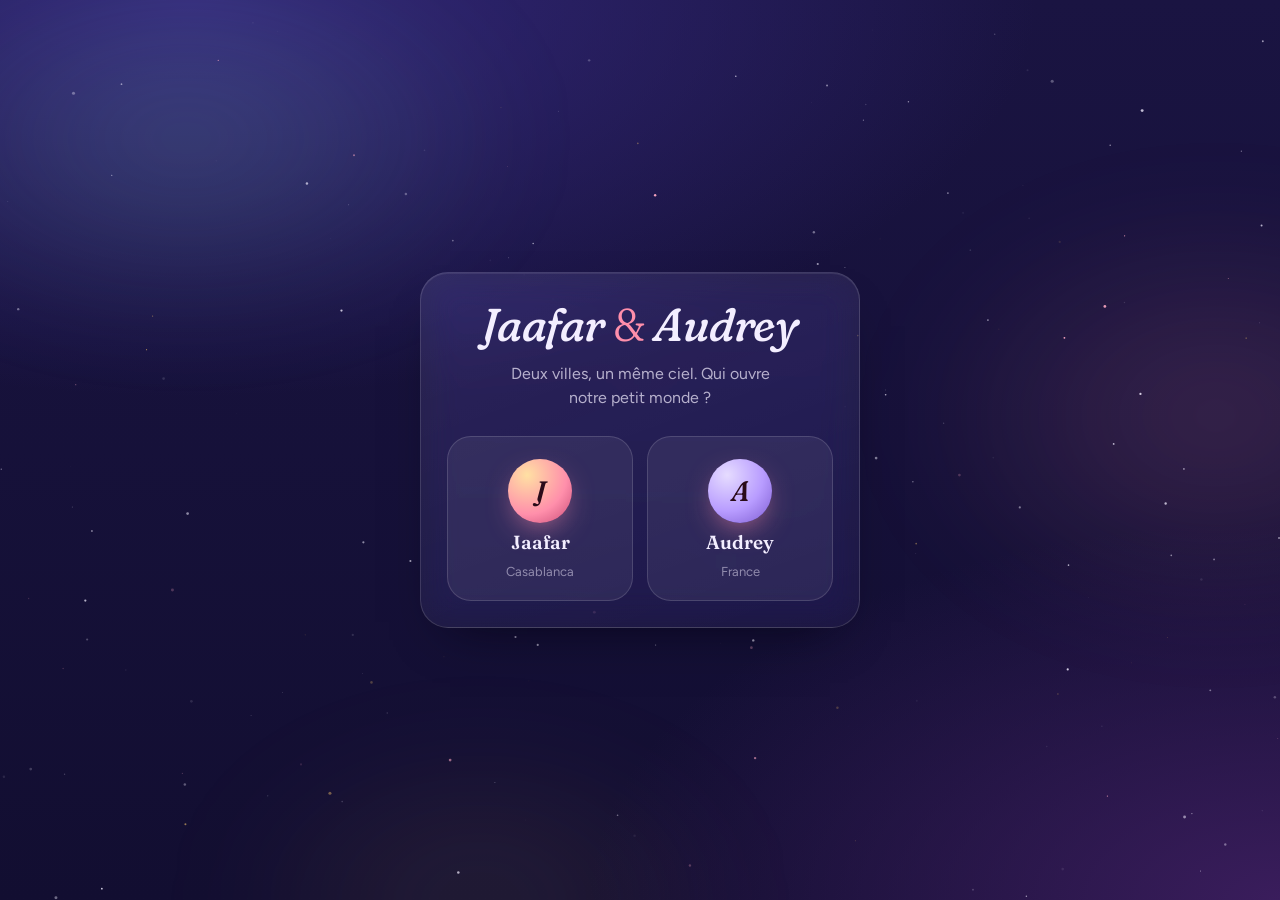
==== index.html @ d6573a82 "v2.7.2 : photos de profil en ancrage de l'arc, cercles nets et bien placés à toutes les largeurs - l" ====
<!doctype html>
<html lang="fr">
<head>
<meta charset="utf-8">
<meta name="viewport" content="width=device-width, initial-scale=1, viewport-fit=cover">
<meta name="theme-color" content="#1a1442">
<meta name="color-scheme" content="dark">
<meta name="apple-mobile-web-app-capable" content="yes">
<meta name="mobile-web-app-capable" content="yes">
<meta name="apple-mobile-web-app-status-bar-style" content="black-translucent">
<meta name="apple-mobile-web-app-title" content="Jaafar ♥ Audrey">
<meta name="robots" content="noindex, nofollow">
<title>Jaafar ♥ Audrey</title>
<link rel="icon" href="./icon.svg" type="image/svg+xml">
<link rel="apple-touch-icon" href="./apple-touch-icon.png">
<link rel="manifest" href="./manifest.webmanifest">
<link rel="preload" href="./fonts/fraunces-latin-full-normal.woff2" as="font" type="font/woff2" crossorigin>
<link rel="preload" href="./fonts/figtree-latin-wght-normal.woff2" as="font" type="font/woff2" crossorigin>
<link rel="stylesheet" href="./styles.css?v=2.7.2">
</head>
<body>
<!-- Ciel animé (étoiles, étoiles filantes) -->
<div class="aurora" aria-hidden="true"><i></i><i></i><i></i></div>
<canvas id="sky" aria-hidden="true"></canvas>

<!-- Écran de chargement : visible tant que l'appli n'a pas démarré -->
<div id="boot" class="boot" role="status">
  <svg class="boot-heart" viewBox="0 0 24 24" aria-hidden="true"><path d="M12 21.35l-1.45-1.32C5.4 15.36 2 12.28 2 8.5 2 5.42 4.42 3 7.5 3c1.74 0 3.41.81 4.5 2.09C13.09 3.81 14.76 3 16.5 3 19.58 3 22 5.42 22 8.5c0 3.78-3.4 6.86-8.55 11.54L12 21.35z"/></svg>
  <p class="boot-title">Jaafar &amp; Audrey</p>
  <p class="boot-slow" id="boot-slow" hidden>
    Ça prend plus de temps que prévu.<br>
    <button type="button" class="btn ghost" onclick="location.reload()">Recharger</button>
  </p>
  <noscript><p class="boot-slow">Active JavaScript pour ouvrir notre appli.</p></noscript>
</div>

<div id="root"></div>
<div id="fx" aria-hidden="true"></div>
<div id="toasts" class="toasts" role="status" aria-live="polite"></div>

<script>
  // mémorise le dossier de l'appli (utilisé par 404.html pour les liens profonds)
  try { localStorage.setItem('compleo-base', location.pathname.replace(/[^/]*$/, '')); } catch (e) {}
  // Filet de sécurité : si l'appli ne démarre pas, on propose de recharger (jamais d'écran vide)
  setTimeout(function () {
    if (!window.__compleoReady) { var s = document.getElementById('boot-slow'); if (s) s.hidden = false; }
  }, 9000);
</script>
<script src="./config.js?v=2.7.2"></script>
<script src="./vendor/supabase.js"></script>
<script type="module" src="./js/app.js?v=2.7.2"></script>
</body>
</html>
---- styles.css ----
/* ============================================================
   Jaafar ♥ Audrey — « deux villes, un même ciel »
   ============================================================ */
@font-face {
  font-family: 'Fraunces';
  src: url('./fonts/fraunces-latin-full-normal.woff2') format('woff2-variations'),
       url('./fonts/fraunces-latin-full-normal.woff2') format('woff2');
  font-weight: 100 900; font-style: normal; font-display: swap;
}
@font-face {
  font-family: 'Fraunces';
  src: url('./fonts/fraunces-latin-full-italic.woff2') format('woff2-variations'),
       url('./fonts/fraunces-latin-full-italic.woff2') format('woff2');
  font-weight: 100 900; font-style: italic; font-display: swap;
}
@font-face {
  font-family: 'Figtree';
  src: url('./fonts/figtree-latin-wght-normal.woff2') format('woff2-variations'),
       url('./fonts/figtree-latin-wght-normal.woff2') format('woff2');
  font-weight: 300 900; font-style: normal; font-display: swap;
}

:root {
  --night: #1a1442;
  --night-2: #120e31;
  --velvet: #2d2263;
  --rose: #ff8fab;
  --rose-deep: #e8577e;
  --saffron: #f5c46a;
  --moon: #f3eeff;
  --mint: #8ee3cf;
  --muted: rgba(243, 238, 255, .7);
  --faint: rgba(243, 238, 255, .5);
  --glass: rgba(255, 255, 255, .065);
  --glass-strong: rgba(255, 255, 255, .11);
  --line: rgba(255, 255, 255, .14);
  --danger: #ff8a7a;

  --serif: 'Fraunces', 'Iowan Old Style', Georgia, serif;
  --sans: 'Figtree', system-ui, -apple-system, 'Segoe UI', Roboto, sans-serif;

  --r-lg: 28px;
  --r-md: 18px;
  --r-sm: 12px;
  --pad: clamp(16px, 4vw, 28px);
  --tabbar-h: 68px;
  --safe-b: env(safe-area-inset-bottom, 0px);
  --safe-t: env(safe-area-inset-top, 0px);
  --ease: cubic-bezier(.2, .8, .2, 1);
  --spring: cubic-bezier(.34, 1.56, .64, 1);
}

*, *::before, *::after { box-sizing: border-box; }
html { -webkit-text-size-adjust: 100%; text-size-adjust: 100%; }
html, body { margin: 0; min-height: 100%; }
body {
  min-height: 100vh; min-height: 100dvh;
  background: var(--night-2);
  color: var(--moon);
  font: 400 16px/1.5 var(--sans);
  -webkit-font-smoothing: antialiased;
  overflow-x: hidden;
  -webkit-tap-highlight-color: transparent;
}
img, svg, canvas, iframe { display: block; max-width: 100%; }
button, input, select, textarea { font: inherit; color: inherit; }
button { cursor: pointer; }
a { color: var(--rose); }
[hidden] { display: none !important; }
:focus-visible { outline: 2px solid var(--saffron); outline-offset: 3px; border-radius: 10px; }
::selection { background: rgba(255, 143, 171, .4); }
.sr-only { position: absolute; width: 1px; height: 1px; overflow: hidden; clip: rect(0 0 0 0); white-space: nowrap; }

/* ---------- Ciel ---------- */
/* le fond est un calque fixe : continu sur toutes les longueurs de page, y compris sur iPhone */
body::before {
  content: ''; position: fixed; inset: 0; z-index: -1; pointer-events: none;
  background:
    radial-gradient(120% 80% at 15% 0%, #33287a 0%, transparent 55%),
    radial-gradient(90% 70% at 100% 100%, #3a1d5c 0%, transparent 60%),
    linear-gradient(180deg, var(--night) 0%, var(--night-2) 100%);
}
#sky { position: fixed; inset: 0; width: 100%; height: 100%; z-index: 0; pointer-events: none; }
.aurora { position: fixed; inset: -20%; z-index: 0; pointer-events: none; filter: blur(60px); opacity: .55; }
.aurora i {
  position: absolute; border-radius: 50%; will-change: transform;
  animation: drift 26s var(--ease) infinite alternate;
}
.aurora i:nth-child(1) { width: 55vmax; height: 30vmax; left: 5%; top: 10%; background: radial-gradient(closest-side, rgba(142, 227, 207, .32), transparent); }
.aurora i:nth-child(2) { width: 50vmax; height: 34vmax; right: 0; top: 30%; background: radial-gradient(closest-side, rgba(255, 143, 171, .30), transparent); animation-duration: 32s; animation-delay: -8s; }
.aurora i:nth-child(3) { width: 45vmax; height: 28vmax; left: 25%; bottom: 0; background: radial-gradient(closest-side, rgba(245, 196, 106, .18), transparent); animation-duration: 38s; animation-delay: -16s; }
@keyframes drift {
  0% { transform: translate3d(0, 0, 0) rotate(0deg) scale(1); }
  50% { transform: translate3d(6vw, -4vh, 0) rotate(12deg) scale(1.12); }
  100% { transform: translate3d(-5vw, 5vh, 0) rotate(-8deg) scale(.95); }
}

/* ---------- Démarrage ---------- */
.boot {
  position: fixed; inset: 0; z-index: 50; display: grid; place-content: center; justify-items: center; gap: 14px;
  text-align: center; padding: 24px; transition: opacity .22s var(--ease), visibility .22s;
  background: var(--night-2);
}
.boot.gone { opacity: 0; visibility: hidden; pointer-events: none; }
.boot-heart { width: 64px; height: 64px; fill: var(--rose); animation: beat 1.2s var(--ease) infinite; filter: drop-shadow(0 0 24px rgba(255, 143, 171, .6)); }
.boot-title { font: italic 500 28px/1.1 var(--serif); margin: 0; }
.boot-slow { color: var(--muted); margin: 8px 0 0; }
.boot-slow .btn { margin-top: 12px; }
@keyframes beat { 0%, 100% { transform: scale(1); } 15% { transform: scale(1.18); } 30% { transform: scale(.96); } 45% { transform: scale(1.08); } }

#root { position: relative; z-index: 1; }

/* ---------- Typo ---------- */
h1, h2, h3 { font-family: var(--serif); font-weight: 560; letter-spacing: -.01em; margin: 0; line-height: 1.15; font-variation-settings: 'SOFT' 100, 'WONK' 0; }
h1 { font-size: clamp(30px, 6.4vw, 46px); }
h2 { font-size: clamp(21px, 4.4vw, 26px); }
h3 { font-size: 18px; }
.serif { font-family: var(--serif); }
.it { font-style: italic; }
.muted { color: var(--muted); }
.faint { color: var(--faint); }
.small { font-size: 14px; }
.tiny { font-size: 12.5px; }
p { margin: 0; }
.stack > * + * { margin-top: 12px; }
.stack-lg > * + * { margin-top: 20px; }

/* ---------- Coque de l'appli ---------- */
.shell { min-height: 100vh; min-height: 100dvh; display: grid; grid-template-columns: minmax(0, 1fr); grid-template-rows: auto 1fr; }
/* une grille ne doit jamais s’élargir à cause d’un contenu large (tableau, onglets) : sinon le téléphone dézoome */
.shell > *, .grid > *, .cards > *, .tiles > *, .cities > *, .mood-pair > *, .answers > *, .stats > *, .hug-row > *, .countdown > *, .who > * { min-width: 0; }
html, body { max-width: 100%; }
.topbar {
  position: sticky; top: 0; z-index: 20;
  display: flex; align-items: center; gap: 10px;
  padding: calc(10px + var(--safe-t)) var(--pad) 10px;
  background: linear-gradient(180deg, rgba(26, 20, 66, .85), rgba(26, 20, 66, .55));
  backdrop-filter: blur(16px) saturate(140%); -webkit-backdrop-filter: blur(16px) saturate(140%);
  border-bottom: 1px solid rgba(255, 255, 255, .06);
}
.brand {
  display: flex; align-items: center; gap: 8px; background: none; border: 0; padding: 6px 4px; flex: none; white-space: nowrap; min-height: 44px;
  font: italic 560 21px/1 var(--serif); color: var(--moon); user-select: none; -webkit-user-select: none;
}
.brand svg { width: 20px; height: 20px; fill: var(--rose); flex: none; }
.topbar .spacer { flex: 1; min-width: 4px; }
.presence {
  display: inline-flex; align-items: center; gap: 8px; padding: 7px 12px; border-radius: 999px; min-width: 0; flex: 0 1 auto;
  background: var(--glass); border: 1px solid var(--line); font-size: 13.5px; color: var(--muted); max-width: 52vw;
  white-space: nowrap; overflow: hidden;
}
.presence > span { overflow: hidden; text-overflow: ellipsis; white-space: nowrap; min-width: 0; }
.topbar .icon-btn { flex: none; }

.dot { width: 9px; height: 9px; border-radius: 50%; background: rgba(255, 255, 255, .35); flex: none; }
.dot.on { background: var(--mint); box-shadow: 0 0 0 0 rgba(142, 227, 207, .7); animation: ping 2s infinite; }
@keyframes ping { 0% { box-shadow: 0 0 0 0 rgba(142, 227, 207, .6); } 80%, 100% { box-shadow: 0 0 0 9px rgba(142, 227, 207, 0); } }
.icon-btn {
  width: 44px; height: 44px; display: inline-grid; place-items: center; border-radius: 14px;
  background: transparent; border: 1px solid transparent; color: var(--moon);
  transition: background .2s, transform .15s var(--spring);
}
.icon-btn:hover { background: var(--glass); }
.icon-btn:active { transform: scale(.92); }
.icon-btn svg { width: 22px; height: 22px; }

.view {
  position: relative; width: 100%; max-width: 1120px; margin: 0 auto;
  padding: 18px var(--pad) calc(var(--tabbar-h) + 32px + var(--safe-b));
  outline: none;
}
.view.enter { animation: viewIn .45s var(--ease) both; }
@keyframes viewIn { from { opacity: 0; transform: translateY(14px) scale(.99); filter: blur(4px); } to { opacity: 1; transform: none; filter: none; } }

/* barre d'onglets (mobile) */
.tabbar {
  position: fixed; left: 50%; transform: translateX(-50%); bottom: calc(10px + var(--safe-b)); z-index: 30;
  width: min(560px, calc(100% - 20px));
  display: grid; grid-template-columns: repeat(5, minmax(0, 1fr)); gap: 2px; padding: 6px;
  border-radius: 24px; border: 1px solid var(--line);
  background: rgba(30, 23, 74, .72);
  backdrop-filter: blur(20px) saturate(160%); -webkit-backdrop-filter: blur(20px) saturate(160%);
  box-shadow: 0 18px 40px -14px rgba(5, 3, 20, .8);
}
.tab {
  position: relative; display: grid; justify-items: center; gap: 2px; padding: 7px 2px 6px; min-height: 52px;
  border-radius: 18px; color: var(--faint); text-decoration: none; font-size: 11.5px; font-weight: 600;
  transition: color .2s, background .25s;
}
.tab svg { width: 23px; height: 23px; transition: transform .3s var(--spring); }
.tab[aria-current="page"] { color: var(--moon); background: rgba(255, 143, 171, .16); }
.tab[aria-current="page"] svg { transform: translateY(-1px) scale(1.08); color: var(--rose); }
.tab:active svg { transform: scale(.88); }
.badge {
  position: absolute; top: 3px; left: calc(50% + 6px); min-width: 19px; height: 19px; padding: 0 5px; border-radius: 999px;
  background: var(--rose-deep); color: #fff; font: 700 11px/19px var(--sans); text-align: center;
  box-shadow: 0 0 0 2px rgba(30, 23, 74, .9); animation: pop .5s var(--spring);
}
@keyframes pop { from { transform: scale(0); } to { transform: scale(1); } }

/* desktop : rail latéral */
@media (min-width: 960px) {
  .shell { grid-template-columns: 236px minmax(0, 1fr); grid-template-rows: auto minmax(0, 1fr); }
  .topbar { grid-column: 1 / -1; grid-row: 1; }
  .view { grid-column: 2; grid-row: 2; }
  .tabbar { grid-column: 1; grid-row: 2;
    position: sticky; top: 84px; left: auto; bottom: auto; transform: none; align-self: start;
    width: auto; margin: 18px 0 0 22px; grid-template-columns: minmax(0, 1fr); gap: 4px; padding: 10px; border-radius: 26px;
  }
  .tab { grid-template-columns: 26px minmax(0, 1fr); justify-items: start; align-items: center; gap: 12px; padding: 12px 14px; font-size: 15px; }
  .badge { position: static; margin-left: auto; grid-column: 3; }
  .tab { grid-template-columns: 26px minmax(0, 1fr) auto; }
  .view { padding-bottom: 48px; }
}

/* téléphone en paysage : barre compacte */
@media (max-height: 500px) and (orientation: landscape) and (max-width: 959px) {
  :root { --tabbar-h: 50px; }
  .tabbar { bottom: calc(6px + var(--safe-b)); padding: 4px; border-radius: 18px; }
  .tab { min-height: 44px; padding: 4px 2px; font-size: 0; gap: 0; }
  .tab svg { width: 21px; height: 21px; }
  .topbar { padding-top: calc(6px + var(--safe-t)); padding-bottom: 6px; }
  .view { padding-top: 10px; }
}

/* ---------- Cartes & grilles ---------- */
.card {
  position: relative; border-radius: var(--r-lg); padding: clamp(18px, 3.5vw, 26px);
  background: linear-gradient(160deg, rgba(255, 255, 255, .09), rgba(255, 255, 255, .035));
  border: 1px solid var(--line);
  backdrop-filter: blur(18px) saturate(140%); -webkit-backdrop-filter: blur(18px) saturate(140%);
  box-shadow: 0 24px 50px -30px rgba(5, 3, 20, .9), inset 0 1px 0 rgba(255, 255, 255, .08);
}
.card.soft { background: var(--glass); box-shadow: none; }
.card-head { display: flex; align-items: center; justify-content: space-between; gap: 12px; margin-bottom: 14px; }
.card-head h2, .card-head h3 { display: flex; align-items: center; gap: 10px; }
.grid { display: grid; gap: 16px; }
@media (min-width: 720px) {
  .grid.two { grid-template-columns: minmax(0, 1fr) minmax(0, 1fr); }
  .grid.home { grid-template-columns: repeat(6, minmax(0, 1fr)); }
  .grid.home > .span-6 { grid-column: span 6; }
  .grid.home > .span-4 { grid-column: span 4; }
  .grid.home > .span-3 { grid-column: span 3; }
  .grid.home > .span-2 { grid-column: span 2; }
}
.page-title { display: flex; align-items: flex-end; justify-content: space-between; gap: 12px; margin: 6px 0 18px; flex-wrap: wrap; }
.page-title p { color: var(--muted); margin-top: 6px; max-width: 60ch; }
.back { display: inline-flex; align-items: center; gap: 6px; color: var(--muted); text-decoration: none; font-weight: 600; font-size: 14px; margin-bottom: 4px; min-height: 36px; }

/* ---------- Boutons ---------- */
.btn {
  --b1: #ff9db6; --b2: var(--rose-deep);
  position: relative; display: inline-flex; align-items: center; justify-content: center; gap: 9px;
  min-height: 48px; padding: 12px 22px; border-radius: 999px; border: 0; overflow: hidden;
  background: linear-gradient(135deg, var(--b1), var(--b2)); color: #2a0b19; font-weight: 700; font-size: 16px;
  box-shadow: 0 10px 26px -12px rgba(232, 87, 126, .9), inset 0 1px 0 rgba(255, 255, 255, .45);
  transition: transform .18s var(--spring), box-shadow .25s, filter .2s; user-select: none; -webkit-user-select: none;
  text-decoration: none;
}
.btn::after {
  content: ''; position: absolute; inset: 0; background: linear-gradient(110deg, transparent 30%, rgba(255, 255, 255, .45) 50%, transparent 70%);
  transform: translateX(-120%); transition: transform .7s var(--ease);
}
.btn:hover::after { transform: translateX(120%); }
.btn:hover { filter: brightness(1.05); }
.btn:active { transform: scale(.95); }
.btn:disabled { opacity: .5; cursor: not-allowed; transform: none; filter: grayscale(.3); }
.btn.gold { --b1: #ffe0a3; --b2: #e9a93a; color: #2b1a00; box-shadow: 0 10px 26px -12px rgba(233, 169, 58, .9), inset 0 1px 0 rgba(255, 255, 255, .5); }
.btn.ghost { background: var(--glass); color: var(--moon); border: 1px solid var(--line); box-shadow: none; }
.btn.ghost::after { display: none; }
.btn.danger { background: rgba(255, 138, 122, .14); color: #ffc2b8; border: 1px solid rgba(255, 138, 122, .35); box-shadow: none; }
.btn.danger::after { display: none; }
.btn.small { min-height: 44px; padding: 8px 15px; font-size: 14.5px; }
.btn.block { width: 100%; }
.btn .spin { width: 18px; height: 18px; border-radius: 50%; border: 2.5px solid currentColor; border-right-color: transparent; animation: spin .8s linear infinite; }
@keyframes spin { to { transform: rotate(360deg); } }
.row { display: flex; gap: 10px; flex-wrap: wrap; align-items: center; }
.row.end { justify-content: flex-end; }
.row.between { justify-content: space-between; }
.link-btn { background: none; border: 0; color: var(--rose); font-weight: 600; padding: 8px 4px; min-height: 44px; min-width: 44px; text-decoration: underline; text-underline-offset: 3px; }

/* ---------- Formulaires ---------- */
.field {
  width: 100%; min-height: 48px; padding: 12px 15px; border-radius: var(--r-md);
  background: rgba(10, 6, 34, .35); border: 1px solid var(--line); color: var(--moon); font-size: 16px;
  transition: border-color .2s, background .2s, box-shadow .2s;
}
.field::placeholder { color: rgba(243, 238, 255, .42); }
.field:focus { outline: none; border-color: var(--rose); background: rgba(10, 6, 34, .5); box-shadow: 0 0 0 4px rgba(255, 143, 171, .15); }
textarea.field { min-height: 96px; resize: vertical; line-height: 1.5; }
select.field { appearance: none; -webkit-appearance: none; background-image: linear-gradient(45deg, transparent 50%, var(--muted) 50%), linear-gradient(135deg, var(--muted) 50%, transparent 50%); background-position: calc(100% - 20px) 21px, calc(100% - 15px) 21px; background-size: 5px 5px; background-repeat: no-repeat; padding-right: 40px; }
select.field option { background: var(--velvet); color: var(--moon); }
input[type="date"].field, input[type="datetime-local"].field { color-scheme: dark; }
label.lbl { display: block; font-weight: 600; font-size: 14.5px; margin: 0 0 7px; color: var(--muted); }
.form > * + * { margin-top: 14px; }
.counter { text-align: right; font-size: 12.5px; color: var(--faint); margin-top: 4px; }
.err { color: var(--danger); font-weight: 600; font-size: 14.5px; min-height: 1.4em; }
.check { display: flex; align-items: center; gap: 10px; min-height: 44px; font-weight: 500; }
.check input { width: 20px; height: 20px; accent-color: var(--rose); }

/* segments / onglets internes */
.seg { display: flex; gap: 4px; padding: 4px; border-radius: 999px; background: rgba(10, 6, 34, .35); border: 1px solid var(--line); overflow-x: auto; scrollbar-width: none; }
.seg::-webkit-scrollbar { display: none; }
.seg button { flex: 1; white-space: nowrap; min-height: 44px; padding: 8px 14px; border: 0; border-radius: 999px; background: transparent; color: var(--muted); font-weight: 600; transition: background .25s, color .2s; }
.seg button[aria-selected="true"] { background: var(--glass-strong); color: var(--moon); box-shadow: inset 0 0 0 1px var(--line); }

.chips { display: flex; flex-wrap: wrap; gap: 8px; }
.chip {
  display: inline-flex; align-items: center; gap: 6px; min-height: 44px; padding: 8px 13px; border-radius: 999px;
  background: var(--glass); border: 1px solid var(--line); color: var(--muted); font-weight: 600; font-size: 14px;
  transition: all .2s var(--ease);
}
button.chip[aria-pressed="true"] { background: rgba(255, 143, 171, .2); border-color: var(--rose); color: var(--moon); }
.pill { display: inline-flex; align-items: center; gap: 6px; padding: 4px 10px; border-radius: 999px; font-size: 12.5px; font-weight: 700; background: var(--glass-strong); color: var(--muted); }
.pill.ok { background: rgba(142, 227, 207, .16); color: var(--mint); }
.pill.lock { background: rgba(245, 196, 106, .15); color: var(--saffron); }

/* ---------- Connexion ---------- */
.login { min-height: 100vh; min-height: 100dvh; display: grid; place-items: center; padding: calc(24px + var(--safe-t)) 18px calc(24px + var(--safe-b)); }
.login-card { width: min(440px, 100%); text-align: center; }
.login h1 { font-style: italic; font-weight: 480; }
.login h1 .amp { color: var(--rose); font-style: normal; font-weight: 300; }
.login .lede { color: var(--muted); margin: 10px auto 26px; max-width: 30ch; }
.who { display: grid; grid-template-columns: minmax(0, 1fr) minmax(0, 1fr); gap: 14px; }
.who button {
  display: grid; justify-items: center; gap: 10px; padding: 22px 10px 18px; border-radius: 24px;
  background: var(--glass); border: 1px solid var(--line); color: var(--moon);
  transition: transform .25s var(--spring), border-color .2s, background .2s;
}
.who button:hover { border-color: rgba(255, 143, 171, .5); }
.who button:active { transform: scale(.96); }
.who button[aria-pressed="true"] { border-color: var(--rose); background: rgba(255, 143, 171, .14); transform: translateY(-3px); }
.avatar {
  width: 64px; height: 64px; border-radius: 50%; display: grid; place-items: center;
  font: italic 600 28px/1 var(--serif); color: #2a0b19;
  background: radial-gradient(circle at 30% 25%, #ffe0a3, #ff8fab 60%, #c84a76);
  box-shadow: 0 10px 30px -10px rgba(255, 143, 171, .8);
}
.avatar.a2 { background: radial-gradient(circle at 30% 25%, #e6dcff, #b89cff 55%, #7c5ad1); }
.avatar.sm { width: 36px; height: 36px; font-size: 16px; }
.who .nm { font: 600 19px/1 var(--serif); }
.who .ct { font-size: 13px; color: var(--faint); }

.pin { margin-top: 26px; }
.pin-dots { display: flex; justify-content: center; gap: 13px; margin: 6px 0 12px; }
.pin-dots i { width: 15px; height: 15px; border-radius: 50%; border: 2px solid rgba(243, 238, 255, .5); transition: background .2s, transform .25s var(--spring), border-color .2s; }
.pin-dots i.f { background: var(--rose); border-color: var(--rose); transform: scale(1.12); }
.pin-dots.shake { animation: shake .45s; }
.pin-dots.ok i { background: var(--mint); border-color: var(--mint); }
@keyframes shake { 0%, 100% { transform: none; } 20% { transform: translateX(-10px); } 40% { transform: translateX(9px); } 60% { transform: translateX(-6px); } 80% { transform: translateX(4px); } }
.pad { display: grid; grid-template-columns: repeat(3, minmax(0, 1fr)); gap: 10px; max-width: 300px; margin: 12px auto 0; }
.pad button {
  height: 60px; border-radius: 20px; border: 1px solid var(--line); background: var(--glass);
  font: 500 24px/1 var(--serif); color: var(--moon); transition: transform .15s var(--spring), background .2s;
}
.pad button:active { transform: scale(.9); background: rgba(255, 143, 171, .2); }
.pad button.fn { font: 600 15px/1 var(--sans); color: var(--muted); }
.pad button:disabled { opacity: .35; }
.pin-input { position: absolute; opacity: 0; pointer-events: none; width: 1px; height: 1px; }
.pin-msg { min-height: 3em; margin-top: 4px; }
@media (max-height: 640px) { .pad button { height: 50px; } .avatar { width: 50px; height: 50px; font-size: 22px; } .who button { padding: 14px 8px; } .login .lede { margin-bottom: 14px; } }
@media (max-height: 500px) and (orientation: landscape) {
  .login-card { width: min(760px, 100%); display: grid; grid-template-columns: minmax(0, 1fr) minmax(0, 1fr); gap: 18px; align-items: center; text-align: center; }
  .login-card .pin { margin-top: 0; }
}

/* ---------- Accueil : le ciel entre deux villes ---------- */
.hero { padding: 22px clamp(16px, 4vw, 30px) 20px; overflow: hidden; }
.hero-greet { font: italic 480 clamp(26px, 6vw, 40px)/1.1 var(--serif); }
.hero-sub { color: var(--muted); margin-top: 6px; }
.cities { position: relative; display: grid; grid-template-columns: minmax(0, 1fr) minmax(0, 1fr); align-items: start; margin-top: 10px; column-gap: 12px; }
.cities svg.arc { grid-column: 1 / -1; display: block; width: 100%; height: clamp(54px, 11vw, 92px); overflow: visible; cursor: default; }
.arc path.track { fill: none; stroke: rgba(245, 196, 106, .6); stroke-width: 1.6; stroke-dasharray: 2 9; stroke-linecap: round; }
.arc .end { display: none; }   /* les photos servent d'ancrage à l'arc */
.arc .traveler { fill: #ffc2d1; filter: drop-shadow(0 0 8px rgba(255, 143, 171, .95)); }
.city { position: relative; display: grid; gap: 2px; justify-items: start; padding-top: 6px; min-width: 0; }
.city.r { justify-items: end; text-align: right; }
.city .clock { font: 500 clamp(28px, 7vw, 40px)/1 var(--serif); font-variant-numeric: tabular-nums; }
.city .nm { font-weight: 700; }
.city .where { color: var(--faint); font-size: 13.5px; }
.city .md { font-size: 14px; color: var(--muted); }

.countdown { display: grid; grid-template-columns: repeat(4, minmax(0, 1fr)); gap: 8px; margin: 6px 0 4px; }
.countdown div { text-align: center; padding: 12px 4px 10px; border-radius: var(--r-md); background: rgba(10, 6, 34, .3); border: 1px solid rgba(255, 255, 255, .08); }
.countdown b { display: block; font: 500 clamp(28px, 8vw, 44px)/1 var(--serif); font-variant-numeric: tabular-nums; color: var(--moon); }
.countdown span { font-size: 12.5px; color: var(--faint); }
.countdown b.tick { animation: tick .4s var(--ease); }
@keyframes tick { from { transform: translateY(-6px); opacity: .3; } to { transform: none; opacity: 1; } }
.place { display: flex; align-items: center; gap: 8px; color: var(--muted); margin-top: 10px; }

.mood-pair { display: grid; grid-template-columns: minmax(0, 1fr) minmax(0, 1fr); gap: 12px; }
.mood-box { border-radius: var(--r-md); padding: 14px; background: rgba(10, 6, 34, .3); border: 1px solid rgba(255, 255, 255, .08); min-height: 128px; display: grid; align-content: start; gap: 6px; }
.mood-box .who-l { font-size: 13px; color: var(--faint); font-weight: 600; }
.mood-box .emo { font-size: 40px; line-height: 1.1; }
.mood-box .lab { font: 600 17px/1.2 var(--serif); }
.mood-box .nt { font-size: 14px; color: var(--muted); overflow-wrap: anywhere; }
.mood-box.empty .emo { opacity: .4; filter: grayscale(1); }

.hug-row { display: grid; grid-template-columns: repeat(3, minmax(0, 1fr)); gap: 10px; }
.hug-btn {
  display: grid; justify-items: center; gap: 4px; padding: 14px 6px; min-height: 92px; border-radius: 22px;
  background: rgba(10, 6, 34, .3); border: 1px solid rgba(255, 255, 255, .1); color: var(--moon); font-weight: 600; font-size: 13.5px;
  transition: transform .2s var(--spring), border-color .2s;
}
.hug-btn span { font-size: 34px; line-height: 1; transition: transform .3s var(--spring); }
.hug-btn:hover { border-color: rgba(255, 143, 171, .5); }
.hug-btn:active { transform: scale(.92); }
.hug-btn:active span { transform: scale(1.3) rotate(-8deg); }

.stats { display: grid; grid-template-columns: repeat(3, minmax(0, 1fr)); gap: 10px; }
@media (min-width: 720px) { .stats { grid-template-columns: repeat(6, minmax(0, 1fr)); } }
.stat { padding: 14px 10px; border-radius: var(--r-md); background: rgba(10, 6, 34, .3); text-align: center; border: 1px solid rgba(255, 255, 255, .07); }
.stat b { display: block; font: 500 clamp(24px, 5vw, 32px)/1.05 var(--serif); font-variant-numeric: tabular-nums; }
.stat span { font-size: 12.5px; color: var(--faint); }

.callout { display: flex; align-items: center; gap: 14px; text-decoration: none; color: var(--moon); }
.callout .em { font-size: 34px; flex: none; }
.callout .tx { flex: 1; min-width: 0; }
.callout .tx b { display: block; font: 600 18px/1.25 var(--serif); }
.callout .tx span { color: var(--muted); font-size: 14.5px; }
.callout.glow { border-color: rgba(255, 143, 171, .45); box-shadow: 0 0 0 1px rgba(255, 143, 171, .2), 0 20px 50px -25px rgba(255, 143, 171, .8); }
.chev { width: 20px; height: 20px; color: var(--faint); flex: none; }

/* ---------- Mood ---------- */
.mood-grid { display: grid; grid-template-columns: repeat(3, minmax(0, 1fr)); gap: 10px; }
@media (min-width: 600px) { .mood-grid { grid-template-columns: repeat(5, minmax(0, 1fr)); } }
.mood-opt {
  --c: #ff8fab;
  display: grid; justify-items: center; gap: 6px; padding: 14px 6px 12px; min-height: 96px; border-radius: 22px;
  border: 1px solid var(--line); background: rgba(10, 6, 34, .3); color: var(--moon); font-weight: 600; font-size: 14px;
  transition: transform .25s var(--spring), border-color .2s, background .2s, box-shadow .2s;
}
.mood-opt span { font-size: 34px; line-height: 1; transition: transform .35s var(--spring); }
.mood-opt:hover span { transform: scale(1.12) rotate(-4deg); }
.mood-opt[aria-pressed="true"] { border-color: var(--c); background: color-mix(in srgb, var(--c) 22%, transparent); box-shadow: 0 0 0 3px color-mix(in srgb, var(--c) 30%, transparent); transform: translateY(-2px); }
.mood-opt[aria-pressed="true"] span { transform: scale(1.18); }

.strip { overflow-x: auto; padding-bottom: 6px; scrollbar-width: thin; }
.strip table { border-collapse: separate; border-spacing: 5px; min-width: 100%; }
.strip th { font-size: 12px; font-weight: 600; color: var(--faint); text-align: center; white-space: nowrap; }
.strip th.nm { text-align: left; padding-right: 6px; font-size: 13.5px; color: var(--muted); }
.strip td { padding: 0; }
.cell {
  width: 38px; height: 38px; border-radius: 12px; border: 1px solid rgba(255, 255, 255, .07);
  background: rgba(255, 255, 255, .04); display: grid; place-items: center; font-size: 19px; line-height: 1;
  transition: transform .2s var(--spring);
}
button.cell { color: inherit; padding: 0; }
button.cell:hover { transform: scale(1.1); }
.cell.today { outline: 2px solid rgba(245, 196, 106, .6); outline-offset: 1px; }

/* ---------- Compliments ---------- */
.big-count { display: flex; align-items: baseline; gap: 12px; flex-wrap: wrap; }
.big-count b { font: 500 clamp(56px, 16vw, 92px)/.9 var(--serif); background: linear-gradient(120deg, #ffd1dc, var(--rose) 45%, var(--saffron)); -webkit-background-clip: text; background-clip: text; color: transparent; }
.big-count span { font: italic 500 20px/1.2 var(--serif); color: var(--muted); }
.cards { display: grid; gap: 14px; grid-template-columns: minmax(0, 1fr); }
@media (min-width: 640px) { .cards { grid-template-columns: minmax(0, 1fr) minmax(0, 1fr); } }
@media (min-width: 1100px) { .cards { grid-template-columns: minmax(0, 1fr) minmax(0, 1fr) minmax(0, 1fr); } }
.flip { perspective: 1200px; min-height: 170px; }
.flip-inner { position: relative; width: 100%; height: 100%; min-height: 170px; transform-style: preserve-3d; transition: transform .9s var(--spring); }
.flip.flipped .flip-inner { transform: rotateY(180deg); }
.flip-face {
  position: absolute; inset: 0; border-radius: 24px; padding: 20px; backface-visibility: hidden; -webkit-backface-visibility: hidden;
  display: grid; align-content: space-between; gap: 12px; overflow: hidden;
}
.flip-front { background: radial-gradient(circle at 30% 20%, #4a3796, #241a5c); border: 1px solid rgba(245, 196, 106, .35); place-content: center; justify-items: center; text-align: center; }
.flip-front .seal { width: 56px; height: 56px; border-radius: 50%; display: grid; place-items: center; font-size: 26px; background: radial-gradient(circle at 35% 30%, #ff9db6, #c43b67); box-shadow: 0 6px 20px -6px rgba(232, 87, 126, .9), inset 0 -3px 6px rgba(0, 0, 0, .25); }
.flip-back { transform: rotateY(180deg); background: linear-gradient(155deg, rgba(255, 224, 233, .96), rgba(255, 206, 222, .92)); color: #3a0f22; border: 1px solid rgba(255, 255, 255, .6); }
.flip-back q { font: italic 500 clamp(18px, 4.4vw, 21px)/1.4 var(--serif); quotes: '“' '”'; overflow-wrap: anywhere; }
.flip-back .meta { font-size: 13px; color: rgba(58, 15, 34, .7); display: flex; justify-content: space-between; gap: 8px; flex-wrap: wrap; }
.flip.static .flip-inner { transition: none; }
.flip-sizer { visibility: hidden; padding: 20px; font: italic 500 clamp(18px, 4.4vw, 21px)/1.4 var(--serif); overflow-wrap: anywhere; }
.flip-sizer + .meta { visibility: hidden; padding: 0 20px 20px; font-size: 13px; }

.manage-list { display: grid; gap: 12px; }
.mitem { padding: 16px; border-radius: var(--r-md); background: rgba(10, 6, 34, .3); border: 1px solid rgba(255, 255, 255, .08); display: grid; gap: 10px; }
.mitem .txt { font: italic 500 17px/1.45 var(--serif); overflow-wrap: anywhere; }
.mitem .rule { display: flex; flex-wrap: wrap; gap: 8px; align-items: center; font-size: 13.5px; color: var(--muted); }
.mitem .acts { display: flex; flex-wrap: wrap; gap: 8px; }

/* ---------- Listes génériques ---------- */
.feed { display: grid; gap: 12px; list-style: none; margin: 0; padding: 0; }
.feed li { display: grid; grid-template-columns: auto minmax(0, 1fr) auto; gap: 12px; align-items: start; padding: 14px; border-radius: var(--r-md); background: rgba(10, 6, 34, .3); border: 1px solid rgba(255, 255, 255, .07); }
.feed .body { min-width: 0; overflow-wrap: anywhere; }
.feed .body p { margin-top: 2px; white-space: pre-wrap; }
.feed time { font-size: 12.5px; color: var(--faint); }
.feed .del { width: 44px; height: 44px; flex: none; border-radius: 12px; border: 0; background: transparent; color: var(--faint); font-size: 20px; }
.feed .del:hover { background: var(--glass); color: var(--danger); }
.empty-state { text-align: center; padding: 26px 12px; color: var(--muted); }
.empty-state .em { font-size: 40px; display: block; margin-bottom: 8px; }

.tiles { display: grid; grid-template-columns: minmax(0, 1fr) minmax(0, 1fr); gap: 12px; }
@media (min-width: 760px) { .tiles { grid-template-columns: repeat(3, minmax(0, 1fr)); } }
.tile {
  display: grid; gap: 6px; align-content: start; min-height: 136px; padding: 18px; border-radius: 24px; text-decoration: none; color: var(--moon);
  background: linear-gradient(160deg, rgba(255, 255, 255, .09), rgba(255, 255, 255, .03)); border: 1px solid var(--line);
  transition: transform .3s var(--spring), border-color .2s;
}
.tile:hover { transform: translateY(-3px); border-color: rgba(255, 143, 171, .45); }
.tile:active { transform: scale(.97); }
.tile .em { font-size: 32px; }
.tile b { font: 600 19px/1.2 var(--serif); }
.tile span { font-size: 13.5px; color: var(--muted); }

.qbox { font: italic 500 clamp(22px, 5.4vw, 30px)/1.3 var(--serif); }
.answers { display: grid; gap: 12px; }
@media (min-width: 640px) { .answers { grid-template-columns: minmax(0, 1fr) minmax(0, 1fr); } }
.ans { padding: 16px; border-radius: var(--r-md); background: rgba(10, 6, 34, .3); border: 1px solid rgba(255, 255, 255, .08); animation: reveal .6s var(--ease) both; }
.ans p { white-space: pre-wrap; overflow-wrap: anywhere; margin-top: 6px; }
.ans:nth-child(2) { animation-delay: .15s; }
@keyframes reveal { from { opacity: 0; transform: translateY(10px) rotateX(-20deg); } to { opacity: 1; transform: none; } }
.locked-hint { display: flex; gap: 12px; align-items: center; padding: 14px; border-radius: var(--r-md); background: rgba(245, 196, 106, .1); border: 1px dashed rgba(245, 196, 106, .45); color: var(--saffron); }

/* musique */
.song { display: grid; gap: 10px; }
.embed { position: relative; border-radius: 16px; overflow: hidden; background: #0c0826; aspect-ratio: 16 / 9; }
.embed.spotify { aspect-ratio: auto; height: 152px; }
.embed iframe { width: 100%; height: 100%; border: 0; }
.embed button.play { position: absolute; inset: 0; display: grid; place-items: center; border: 0; background: rgba(10, 6, 34, .35); color: #fff; }
.embed button.play img { position: absolute; inset: 0; width: 100%; height: 100%; object-fit: cover; opacity: .75; }
.embed button.play span { position: relative; width: 66px; height: 66px; border-radius: 50%; display: grid; place-items: center; background: rgba(255, 143, 171, .92); font-size: 26px; box-shadow: 0 10px 30px -8px rgba(0, 0, 0, .7); transition: transform .2s var(--spring); }
.embed button.play:hover span { transform: scale(1.08); }
.embed.spotify button.play { background: linear-gradient(135deg, #1db95433, #0c0826); }

/* capsules */
.letter { padding: 16px; border-radius: var(--r-md); background: rgba(10, 6, 34, .3); border: 1px solid rgba(255, 255, 255, .08); display: grid; gap: 8px; }
.letter.sealed { background: linear-gradient(150deg, rgba(245, 196, 106, .12), rgba(10, 6, 34, .3)); border-color: rgba(245, 196, 106, .3); }
.letter .content { white-space: pre-wrap; overflow-wrap: anywhere; font: 400 17px/1.6 var(--serif); }
.envelope { font-size: 42px; display: inline-block; animation: wobble 2.6s var(--ease) infinite; }
@keyframes wobble { 0%, 80%, 100% { transform: none; } 85% { transform: rotate(-8deg); } 90% { transform: rotate(7deg); } 95% { transform: rotate(-4deg); } }

/* souvenirs */
.gallery { columns: 2 160px; column-gap: 12px; }
@media (min-width: 900px) { .gallery { columns: 3 220px; } }
.memory { break-inside: avoid; margin: 0 0 12px; border-radius: 18px; overflow: hidden; background: rgba(10, 6, 34, .4); border: 1px solid rgba(255, 255, 255, .08); }
.memory button.ph { display: block; width: 100%; padding: 0; border: 0; background: rgba(255, 255, 255, .04); min-height: 120px; }
.memory img { width: 100%; height: auto; display: block; }
.memory .cap { padding: 10px 12px 12px; font-size: 14px; }
.memory .cap b { display: block; font: 600 16px/1.3 var(--serif); }
.memory .cap span { color: var(--faint); font-size: 13px; }
.ph-missing { display: grid; place-items: center; aspect-ratio: 4/3; color: var(--faint); font-size: 13.5px; text-align: center; padding: 10px; }
.preview-img { border-radius: 16px; max-height: 260px; object-fit: contain; margin: 0 auto; }

/* ---------- Fenêtres, superpositions ---------- */
.overlay {
  position: fixed; inset: 0; z-index: 60; display: grid; place-items: center; padding: 20px;
  background: rgba(8, 5, 26, .72); backdrop-filter: blur(10px); -webkit-backdrop-filter: blur(10px);
  animation: fadeIn .3s var(--ease);
  overflow-y: auto; overscroll-behavior: contain;
}
.overlay > * { margin: auto; max-width: 100%; }
@media (max-height: 520px) {
  .overlay { padding: 12px; }
  .welcome { gap: 8px; }
  .welcome .heart-big { width: 56px; height: 56px; }
  .welcome .big { font-size: clamp(30px, 8vh, 46px); }
  .hug-anim { font-size: 72px; }
  .sheet { max-height: none; }
}
.overlay.closing { animation: fadeOut .3s var(--ease) forwards; }
@keyframes fadeIn { from { opacity: 0; } }
@keyframes fadeOut { to { opacity: 0; } }
.sheet { width: min(480px, 100%); max-height: calc(100dvh - 40px); overflow: auto; animation: rise .45s var(--spring); }
@keyframes rise { from { transform: translateY(30px) scale(.96); opacity: 0; } }
.sheet h2 { margin-bottom: 10px; }
.lightbox img { max-height: 78dvh; width: auto; margin: 0 auto; border-radius: 18px; }

.welcome { text-align: center; display: grid; justify-items: center; gap: 14px; cursor: pointer; }
.welcome .big { font: italic 400 clamp(40px, 11vw, 76px)/1.05 var(--serif); }
.welcome .big .l { display: inline-block; opacity: 0; transform: translateY(24px) rotate(6deg); animation: letter .7s var(--spring) forwards; }
@keyframes letter { to { opacity: 1; transform: none; } }
.welcome .msg { font: 500 clamp(17px, 4.2vw, 21px)/1.5 var(--serif); color: var(--muted); max-width: 30ch; opacity: 0; animation: fadeUp .8s var(--ease) 1.1s forwards; }
.welcome .tap { font-size: 13px; color: var(--faint); opacity: 0; animation: fadeUp .6s var(--ease) 2s forwards; }
@keyframes fadeUp { from { opacity: 0; transform: translateY(8px); } to { opacity: 1; transform: none; } }
.welcome .heart-big { width: 96px; height: 96px; fill: var(--rose); filter: drop-shadow(0 0 30px rgba(255, 143, 171, .9)); animation: beat 1.4s var(--ease) infinite; }
.hug-anim { font-size: clamp(90px, 26vw, 150px); line-height: 1; animation: hugIn 1s var(--spring); }
@keyframes hugIn { 0% { transform: scale(0) rotate(-30deg); } 60% { transform: scale(1.2) rotate(8deg); } 100% { transform: scale(1); } }

/* ---------- Effets ---------- */
#fx { position: fixed; inset: 0; z-index: 70; pointer-events: none; overflow: hidden; }
.particle { position: absolute; left: 0; top: 0; will-change: transform, opacity; animation: burst var(--d, 1.1s) var(--ease) forwards; font-size: var(--s, 20px); line-height: 1; }
.particle svg { width: var(--s, 20px); height: var(--s, 20px); fill: currentColor; }
@keyframes burst {
  0% { transform: translate(var(--x0), var(--y0)) scale(.3) rotate(0deg); opacity: 1; }
  70% { opacity: 1; }
  100% { transform: translate(calc(var(--x0) + var(--dx)), calc(var(--y0) + var(--dy))) scale(1) rotate(var(--r)); opacity: 0; }
}
.raindrop { position: absolute; top: -40px; will-change: transform; animation: fall var(--d) linear forwards; color: var(--c); }
.raindrop svg { width: var(--s); height: var(--s); fill: currentColor; filter: drop-shadow(0 0 6px rgba(255, 143, 171, .6)); }
@keyframes fall { to { transform: translate(var(--sw), 110vh) rotate(var(--r)); } }
.confetti-canvas { position: fixed; inset: 0; width: 100%; height: 100%; z-index: 71; pointer-events: none; }

/* toasts */
.toasts { position: fixed; z-index: 80; left: 50%; transform: translateX(-50%); bottom: calc(var(--tabbar-h) + 22px + var(--safe-b)); width: min(440px, calc(100% - 24px)); display: grid; gap: 8px; pointer-events: none; }
@media (min-width: 960px) { .toasts { bottom: 24px; } }
.toast {
  pointer-events: auto; display: flex; align-items: center; gap: 12px; padding: 12px 14px 12px 16px; border-radius: 18px;
  background: rgba(40, 31, 92, .94); border: 1px solid var(--line); color: var(--moon); font-weight: 600; font-size: 15px;
  box-shadow: 0 18px 40px -12px rgba(0, 0, 0, .7); backdrop-filter: blur(12px); -webkit-backdrop-filter: blur(12px);
  animation: toastIn .4s var(--spring);
}
.toast.out { animation: toastOut .3s var(--ease) forwards; }
.toast .tx { flex: 1; }
.toast.err { border-color: rgba(255, 138, 122, .5); }
.toast button { flex: none; min-height: 36px; padding: 6px 12px; border-radius: 999px; border: 0; background: var(--rose); color: #2a0b19; font-weight: 700; }
@keyframes toastIn { from { transform: translateY(16px) scale(.95); opacity: 0; } }
@keyframes toastOut { to { transform: translateY(10px); opacity: 0; } }

.net-banner {
  display: flex; align-items: center; gap: 10px; margin: 0 0 14px; padding: 11px 14px; border-radius: 16px;
  background: rgba(245, 196, 106, .12); border: 1px solid rgba(245, 196, 106, .35); color: #ffe2a6; font-size: 14.5px; font-weight: 500;
}
.net-banner.ok { background: rgba(142, 227, 207, .12); border-color: rgba(142, 227, 207, .35); color: var(--mint); }

.skeleton { border-radius: 14px; background: linear-gradient(90deg, rgba(255, 255, 255, .05), rgba(255, 255, 255, .11), rgba(255, 255, 255, .05)); background-size: 200% 100%; animation: shimmer 1.4s infinite; min-height: 18px; }
@keyframes shimmer { to { background-position: -200% 0; } }
.error-box { text-align: center; padding: 30px 16px; }
.error-box .em { font-size: 42px; display: block; margin-bottom: 8px; }

/* compliments de Jaafar : règle d'Audrey */
.quota-dots { display: flex; flex-wrap: wrap; gap: 8px; margin-top: 14px; }
.quota-dots i { width: 22px; height: 22px; border-radius: 50%; border: 2px solid rgba(255, 143, 171, .55); transition: background .3s, transform .3s var(--spring); }
.quota-dots i.f { background: radial-gradient(circle at 35% 30%, #ffc2d1, var(--rose-deep)); border-color: transparent; transform: scale(1.05); }
.row.nowrap { flex-wrap: nowrap; }
.jr-fields .row { gap: 8px; }
.jr-fields .step { flex: none; width: 48px; min-height: 48px; padding: 0; font-size: 22px; font-weight: 600; }
.jr-fields .field.num { flex: none; width: 72px; text-align: center; padding: 12px 6px; -moz-appearance: textfield; }
.jr-fields .field.num::-webkit-inner-spin-button, .jr-fields .field.num::-webkit-outer-spin-button { -webkit-appearance: none; margin: 0; }
.jr-fields select.field { flex: 1 1 auto; min-width: 0; }
.field:disabled { opacity: .5; cursor: not-allowed; }
@media (max-width: 360px) {
  .jr-fields .row.nowrap { flex-wrap: wrap; }
  .jr-fields select.field { flex-basis: 100%; }
}

/* anniversaire */
.anniv { border-color: rgba(245, 196, 106, .6) !important; background: linear-gradient(135deg, rgba(245, 196, 106, .22), rgba(255, 143, 171, .14)) !important; }

/* ---------- Mouvement réduit ---------- */
@media (prefers-reduced-motion: reduce) {
  *, *::before, *::after { animation-duration: .001ms !important; animation-iteration-count: 1 !important; transition-duration: .001ms !important; scroll-behavior: auto !important; }
  .aurora { display: none; }
  .welcome .big .l, .welcome .msg, .welcome .tap { opacity: 1; transform: none; }
}

/* ---------- Très petits téléphones (≤ 380 px) : placé en dernier pour primer ---------- */
@media (max-width: 380px) {
  .topbar { gap: 6px; }
  .brand { font-size: 19px; gap: 6px; }
  .presence { font-size: 12.5px; padding: 6px 10px; max-width: none; }
  .tabbar { width: calc(100% - 8px); padding: 4px; gap: 0; bottom: calc(4px + var(--safe-b)); }
  .tab { font-size: 10px; letter-spacing: -.35px; padding-left: 0; padding-right: 0; }
  .tab > span:not(.badge) { max-width: 100%; overflow: hidden; text-overflow: ellipsis; white-space: nowrap; }
}
/* ---------- Gestes (accueil, à côté des moods) ---------- */
@media (min-width: 720px) { .grid.home { grid-auto-flow: row dense; } }
.gest-card .card-head { margin-bottom: 10px; }
.gest-row { display: grid; grid-template-columns: repeat(4, minmax(0, 1fr)); gap: 8px; }
.gest-row > * { min-width: 0; }
.gest-btn {
  display: grid; justify-items: center; align-content: start; gap: 3px; padding: 9px 3px 8px; min-height: 64px; border-radius: 16px;
  background: rgba(10, 6, 34, .3); border: 1px solid rgba(255, 255, 255, .1); color: var(--moon);
  font-weight: 600; font-size: 11.5px; line-height: 1.15; text-align: center; overflow-wrap: anywhere;
  transition: transform .2s var(--spring), border-color .2s;
}
.gest-btn span { font-size: 24px; line-height: 1; transition: transform .3s var(--spring); }
.gest-btn:hover { border-color: rgba(255, 143, 171, .5); }
.gest-btn:active { transform: scale(.92); }
.gest-btn:active span { transform: scale(1.3) rotate(-8deg); }
.gest-sheet { width: min(560px, 100%); }
.gest-row.all { gap: 8px; }
@media (min-width: 520px) { .gest-row.all { grid-template-columns: repeat(6, minmax(0, 1fr)); } }

/* ---------- Sous-moods ---------- */
.submood-zone { display: grid; gap: 8px; animation: rise .3s var(--spring); }
.submood-chips { display: flex; flex-wrap: wrap; gap: 8px; }
.submood-chip {
  padding: 8px 13px; border-radius: 999px; border: 1px solid var(--line); background: rgba(10, 6, 34, .3);
  color: var(--moon); font-weight: 600; font-size: 13px; transition: transform .15s var(--spring), border-color .2s, background .2s;
}
.submood-chip:hover { border-color: rgba(255, 143, 171, .5); }
.submood-chip:active { transform: scale(.94); }
.submood-chip[aria-pressed="true"] { background: rgba(255, 143, 171, .2); border-color: var(--rose); color: #fff; }
.submood-tag {
  display: inline-flex; align-items: center; gap: 4px; padding: 3px 10px; border-radius: 999px;
  background: rgba(255, 255, 255, .07); border: 1px solid var(--line); font-size: 12.5px; font-weight: 600; color: var(--moon);
}

/* ---------- Gestes : onglets Tendres / Clashs ---------- */
.seg { display: flex; gap: 6px; padding: 4px; border-radius: 14px; background: rgba(10, 6, 34, .3); border: 1px solid var(--line); margin: 4px 0 12px; }
.seg-btn { flex: 1; padding: 9px 10px; border-radius: 10px; border: none; background: transparent; color: var(--muted); font-weight: 700; font-size: 14px; transition: background .2s, color .2s; }
.seg-btn[aria-pressed="true"] { background: var(--glass); color: var(--moon); box-shadow: 0 2px 10px -4px rgba(0, 0, 0, .6); }
.clash-hint { margin: -4px 0 10px; }
.gest-btn.clash { background: rgba(255, 77, 94, .1); border-color: rgba(255, 122, 122, .28); }
.gest-btn.clash:hover { border-color: rgba(255, 77, 94, .6); }

/* ---------- Réception d'un clash ---------- */
.clash-box { animation: clashShake .5s var(--spring) 1; }
.clash-box .hug-anim { animation: hugIn 1s var(--spring); }
@keyframes clashShake {
  0%, 100% { transform: translateX(0); } 15% { transform: translateX(-10px) rotate(-2deg); }
  30% { transform: translateX(9px) rotate(2deg); } 45% { transform: translateX(-7px); } 60% { transform: translateX(5px); } 80% { transform: translateX(-3px); }
}

/* ---------- Page Nos clashs ---------- */
.clash-tally { display: grid; grid-template-columns: 1fr auto 1fr; align-items: center; gap: 12px; }
.clash-tally > div { display: grid; justify-items: center; gap: 5px; padding: 16px 8px; border-radius: var(--r-md); background: rgba(10, 6, 34, .3); border: 1px solid transparent; }
.clash-tally > div.win { border-color: rgba(255, 122, 122, .5); background: rgba(255, 77, 94, .12); }
.clash-tally b { font: 600 34px/1 var(--serif); }
.clash-tally > div > span:last-child { font-size: 13px; color: var(--muted); }
.clash-tally .vs { background: none; border: none; font-size: 26px; padding: 0; }
.clash-feed { list-style: none; margin: 0; padding: 0; display: grid; gap: 8px; }
.clash-item { display: grid; grid-template-columns: auto minmax(0, 1fr) auto; gap: 10px; align-items: center; padding: 10px 14px; border-radius: var(--r-sm); background: rgba(255, 77, 94, .07); border: 1px solid var(--line); }
.clash-item .e { font-size: 24px; }
.clash-item .tx { font-size: 14.5px; overflow-wrap: anywhere; }
.clash-item time { color: var(--faint); font-size: 12.5px; white-space: nowrap; }

/* ---------- Lieu éditable (accueil) ---------- */
.where.edit {
  display: inline-flex; align-items: center; gap: 4px; padding: 2px 9px; border-radius: 999px;
  background: rgba(255, 255, 255, .06); border: 1px solid var(--line); color: inherit; font: inherit;
  cursor: pointer; transition: border-color .2s, background .2s;
}
.where.edit:hover { border-color: rgba(255, 143, 171, .5); background: rgba(255, 143, 171, .1); }
.where.edit .caret { font-size: 10px; opacity: .7; }
.place-sheet { width: min(420px, 100%); }
.place-opts { display: grid; grid-template-columns: 1fr 1fr; gap: 10px; margin-top: 14px; }
.place-opt {
  display: flex; align-items: center; gap: 10px; padding: 14px 16px; border-radius: var(--r-md);
  background: rgba(10, 6, 34, .3); border: 1px solid var(--line); color: var(--moon); font-weight: 600; font-size: 15px;
  transition: transform .15s var(--spring), border-color .2s, background .2s;
}
.place-opt span { font-size: 24px; }
.place-opt:hover { border-color: rgba(255, 143, 171, .5); }
.place-opt:active { transform: scale(.96); }
.place-opt.on { background: rgba(255, 143, 171, .2); border-color: var(--rose); }

/* ---------- Créateur de clash perso ---------- */
.gest-btn.create { border-style: dashed; border-color: rgba(255, 143, 171, .5); background: rgba(255, 143, 171, .06); }
.gest-btn.create span { font-size: 22px; }
.gest-btn.custom { position: relative; }
.clash-creator { width: min(460px, 100%); }
.clash-creator .lbl { display: block; margin-bottom: 6px; }
.emoji-row { display: flex; flex-wrap: wrap; gap: 6px; }
.emoji-opt { width: 42px; height: 42px; border-radius: 12px; border: 1px solid var(--line); background: rgba(10, 6, 34, .3); font-size: 22px; line-height: 1; transition: transform .15s var(--spring), border-color .2s, background .2s; }
.emoji-opt:active { transform: scale(.9); }
.emoji-opt.on { background: rgba(255, 143, 171, .2); border-color: var(--rose); transform: scale(1.06); }
.cc-list { display: grid; gap: 8px; }
.cc-item { display: flex; align-items: center; justify-content: space-between; gap: 10px; padding: 9px 12px; border-radius: var(--r-sm); background: rgba(255, 77, 94, .07); border: 1px solid var(--line); font-size: 14.5px; }
.cc-del { width: 30px; height: 30px; border-radius: 8px; border: 1px solid var(--line); background: rgba(10, 6, 34, .3); color: var(--muted); font-size: 14px; flex: none; }
.cc-del:hover { border-color: var(--rose-deep); color: var(--rose); }

/* ---------- Photos de profil (accueil) ---------- */
.city .face {
  width: clamp(52px, 15vw, 64px); aspect-ratio: 1; border-radius: 50%; padding: 0; position: relative; z-index: 2; flex: none;
  display: grid; place-items: center; margin-top: clamp(-38px, -9vw, -28px); margin-bottom: 8px; overflow: visible; color: var(--moon);
  background: linear-gradient(150deg, rgba(255, 143, 171, .38), rgba(123, 143, 214, .38));
  box-shadow: 0 0 0 2px rgba(255, 255, 255, .22), 0 10px 26px -12px rgba(0, 0, 0, .85);
}
.city .face::after { content: ''; position: absolute; inset: 0; border-radius: 50%; box-shadow: inset 0 1px 1px rgba(255, 255, 255, .35), inset 0 0 0 1px rgba(255, 255, 255, .25); pointer-events: none; }
.city .face img { width: 100%; height: 100%; border-radius: 50%; object-fit: cover; display: block; }
.city .face .ini { font: 600 24px/1 var(--serif); text-shadow: 0 1px 2px rgba(0, 0, 0, .3); }
.city .face.has { background: none; }
.city .face.own, .city .face.has { cursor: pointer; }
.city .face.own { transition: transform .15s var(--spring), box-shadow .25s; }
.city .face.own:hover { box-shadow: 0 0 0 2px rgba(255, 143, 171, .75), 0 12px 28px -12px rgba(0, 0, 0, .85); }
.city .face.own:active, .city .face.has:active { transform: scale(.93); }
.city .face .face-edit {
  position: absolute; right: -2px; bottom: -2px; width: 23px; height: 23px; border-radius: 50%;
  display: grid; place-items: center; font-size: 11px; background: linear-gradient(145deg, #ff9db6, #e8577e); color: #fff;
  border: 2px solid #120b2e; box-shadow: 0 2px 7px rgba(0, 0, 0, .55);
}
.city.r .face { justify-self: end; }

/* vue agrandie de la photo */
.overlay.face-ov { padding: 0; }
.face-view { display: grid; justify-items: center; gap: 16px; text-align: center; padding: 24px; animation: rise .35s var(--spring); }
.face-big {
  width: min(78vw, 400px); height: min(78vw, 400px); border-radius: 50%; object-fit: cover; display: block;
  box-shadow: 0 0 0 4px rgba(255, 255, 255, .16), 0 30px 80px -28px rgba(0, 0, 0, .95);
}
.face-big.ph { display: grid; place-items: center; background: linear-gradient(150deg, rgba(255, 143, 171, .45), rgba(123, 143, 214, .45)); font: 600 clamp(70px, 22vw, 120px)/1 var(--serif); color: var(--moon); }
.face-name { font: 600 21px/1 var(--serif); }
.face-actions { justify-content: center; gap: 10px; }
.face-close {
  position: fixed; top: calc(16px + var(--safe-t, 0px)); right: 16px; width: 44px; height: 44px; border-radius: 50%;
  background: rgba(0, 0, 0, .45); border: 1px solid rgba(255, 255, 255, .25); color: #fff; font-size: 17px; cursor: pointer;
  display: grid; place-items: center; backdrop-filter: blur(6px);
}

/* ---------- Cœur sur un compliment ---------- */
.love-btn {
  position: absolute; right: 14px; bottom: 12px; width: 40px; height: 40px; border-radius: 50%;
  border: 1px solid rgba(196, 59, 103, .3); background: rgba(255, 255, 255, .55); color: #d26; font-size: 20px; line-height: 1;
  display: grid; place-items: center; cursor: pointer; transition: transform .15s var(--spring), background .2s, color .2s;
}
.love-btn:hover { background: #fff; }
.love-btn:active { transform: scale(.85); }
.love-btn.on { background: #e8577e; color: #fff; border-color: transparent; box-shadow: 0 6px 16px -6px rgba(232, 87, 126, .9); animation: lovePop .4s var(--spring); }
@keyframes lovePop { 0% { transform: scale(.6); } 60% { transform: scale(1.2); } 100% { transform: scale(1); } }
.pill.love { background: rgba(232, 87, 126, .18); border-color: rgba(232, 87, 126, .4); color: var(--rose); }
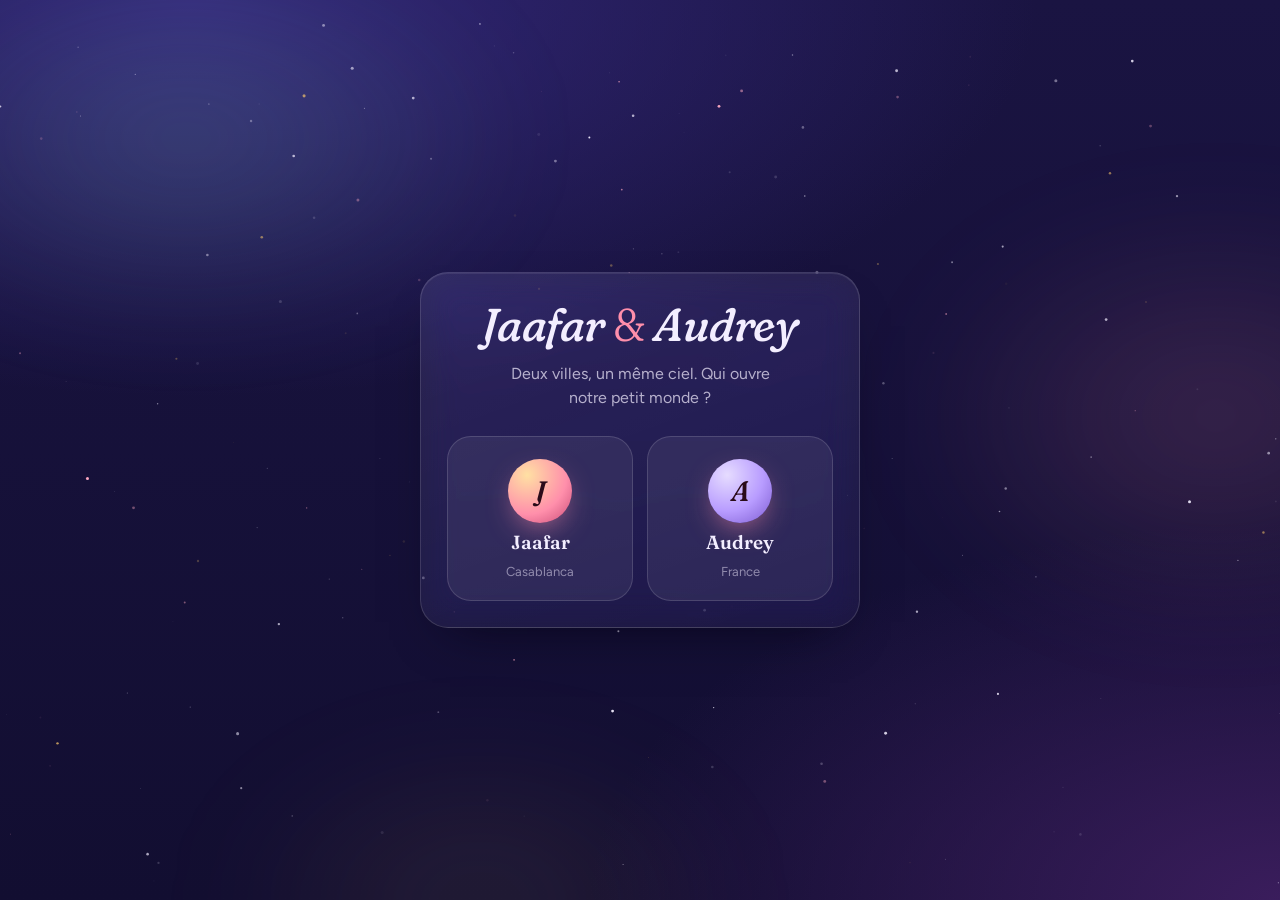
==== commit 55a0582c: "v2.7.3 : corrige la photo ovale (photos portrait/paysage) -> cercle parfait La cause : l'image en fl" ====
--- a/index.html
+++ b/index.html
@@ -16,7 +16,7 @@
 <link rel="manifest" href="./manifest.webmanifest">
 <link rel="preload" href="./fonts/fraunces-latin-full-normal.woff2" as="font" type="font/woff2" crossorigin>
 <link rel="preload" href="./fonts/figtree-latin-wght-normal.woff2" as="font" type="font/woff2" crossorigin>
-<link rel="stylesheet" href="./styles.css?v=2.7.2">
+<link rel="stylesheet" href="./styles.css?v=2.7.3">
 </head>
 <body>
 <!-- Ciel animé (étoiles, étoiles filantes) -->
@@ -46,8 +46,8 @@
     if (!window.__compleoReady) { var s = document.getElementById('boot-slow'); if (s) s.hidden = false; }
   }, 9000);
 </script>
-<script src="./config.js?v=2.7.2"></script>
+<script src="./config.js?v=2.7.3"></script>
 <script src="./vendor/supabase.js"></script>
-<script type="module" src="./js/app.js?v=2.7.2"></script>
+<script type="module" src="./js/app.js?v=2.7.3"></script>
 </body>
 </html>
--- a/styles.css
+++ b/styles.css
@@ -752,13 +752,14 @@
 
 /* ---------- Photos de profil (accueil) ---------- */
 .city .face {
-  width: clamp(52px, 15vw, 64px); aspect-ratio: 1; border-radius: 50%; padding: 0; position: relative; z-index: 2; flex: none;
+  width: clamp(52px, 15vw, 64px); aspect-ratio: 1 / 1; border-radius: 50%; padding: 0; position: relative; z-index: 2; flex: none;
   display: grid; place-items: center; margin-top: clamp(-38px, -9vw, -28px); margin-bottom: 8px; overflow: visible; color: var(--moon);
   background: linear-gradient(150deg, rgba(255, 143, 171, .38), rgba(123, 143, 214, .38));
   box-shadow: 0 0 0 2px rgba(255, 255, 255, .22), 0 10px 26px -12px rgba(0, 0, 0, .85);
 }
-.city .face::after { content: ''; position: absolute; inset: 0; border-radius: 50%; box-shadow: inset 0 1px 1px rgba(255, 255, 255, .35), inset 0 0 0 1px rgba(255, 255, 255, .25); pointer-events: none; }
-.city .face img { width: 100%; height: 100%; border-radius: 50%; object-fit: cover; display: block; }
+.city .face::after { content: ''; position: absolute; inset: 0; border-radius: 50%; box-shadow: inset 0 1px 1px rgba(255, 255, 255, .35), inset 0 0 0 1px rgba(255, 255, 255, .25); pointer-events: none; z-index: 1; }
+/* image en position absolue : le cercle reste carré quelle que soit la forme de la photo */
+.city .face img { position: absolute; inset: 0; width: 100%; height: 100%; border-radius: 50%; object-fit: cover; object-position: center; display: block; }
 .city .face .ini { font: 600 24px/1 var(--serif); text-shadow: 0 1px 2px rgba(0, 0, 0, .3); }
 .city .face.has { background: none; }
 .city .face.own, .city .face.has { cursor: pointer; }
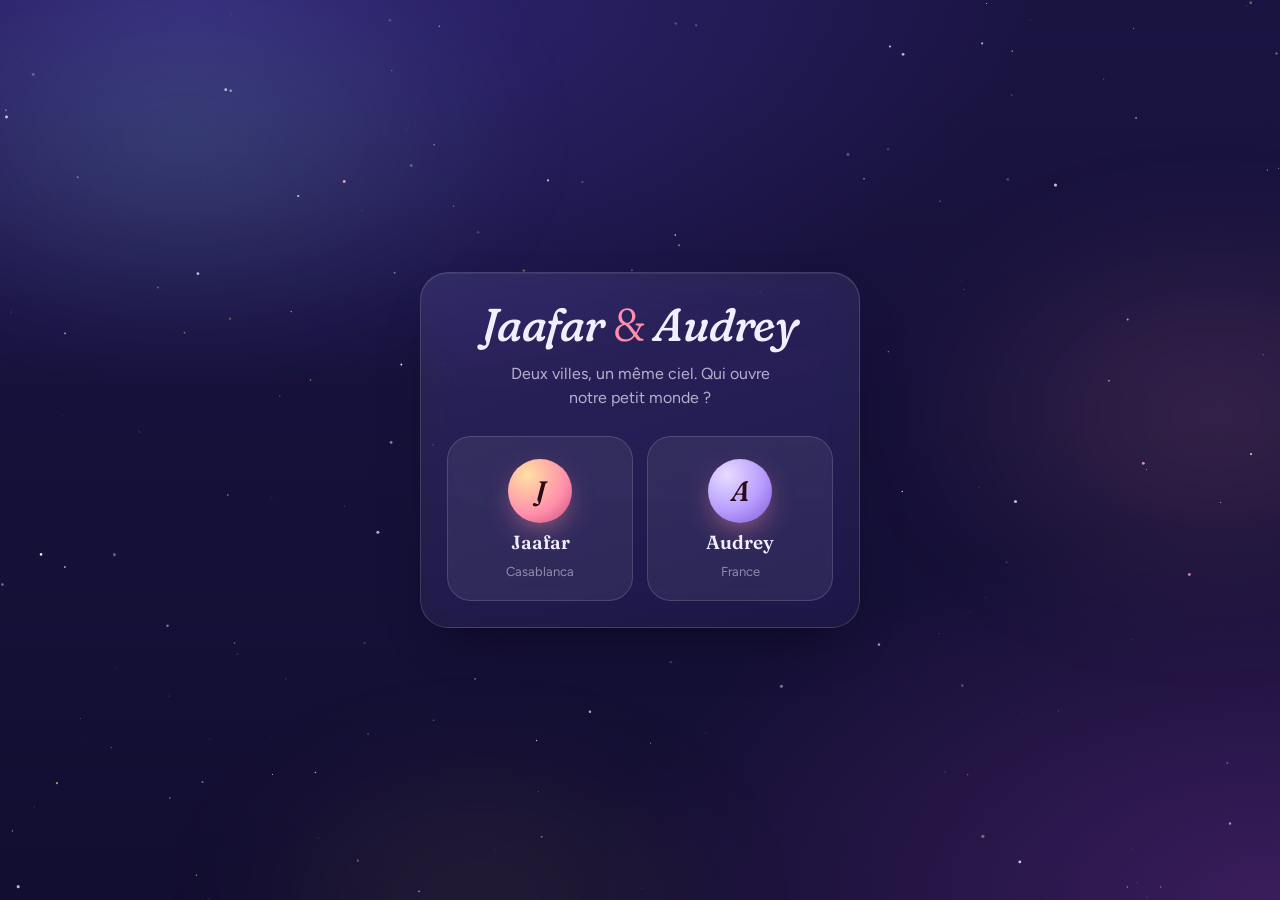
==== commit 2c937aa1: "v2.7.4 : photo de profil nette (plus de flou dans la vue agrandie) - photo stockée en 1080 px qualit" ====
--- a/index.html
+++ b/index.html
@@ -16,7 +16,7 @@
 <link rel="manifest" href="./manifest.webmanifest">
 <link rel="preload" href="./fonts/fraunces-latin-full-normal.woff2" as="font" type="font/woff2" crossorigin>
 <link rel="preload" href="./fonts/figtree-latin-wght-normal.woff2" as="font" type="font/woff2" crossorigin>
-<link rel="stylesheet" href="./styles.css?v=2.7.3">
+<link rel="stylesheet" href="./styles.css?v=2.7.4">
 </head>
 <body>
 <!-- Ciel animé (étoiles, étoiles filantes) -->
@@ -46,8 +46,8 @@
     if (!window.__compleoReady) { var s = document.getElementById('boot-slow'); if (s) s.hidden = false; }
   }, 9000);
 </script>
-<script src="./config.js?v=2.7.3"></script>
+<script src="./config.js?v=2.7.4"></script>
 <script src="./vendor/supabase.js"></script>
-<script type="module" src="./js/app.js?v=2.7.3"></script>
+<script type="module" src="./js/app.js?v=2.7.4"></script>
 </body>
 </html>
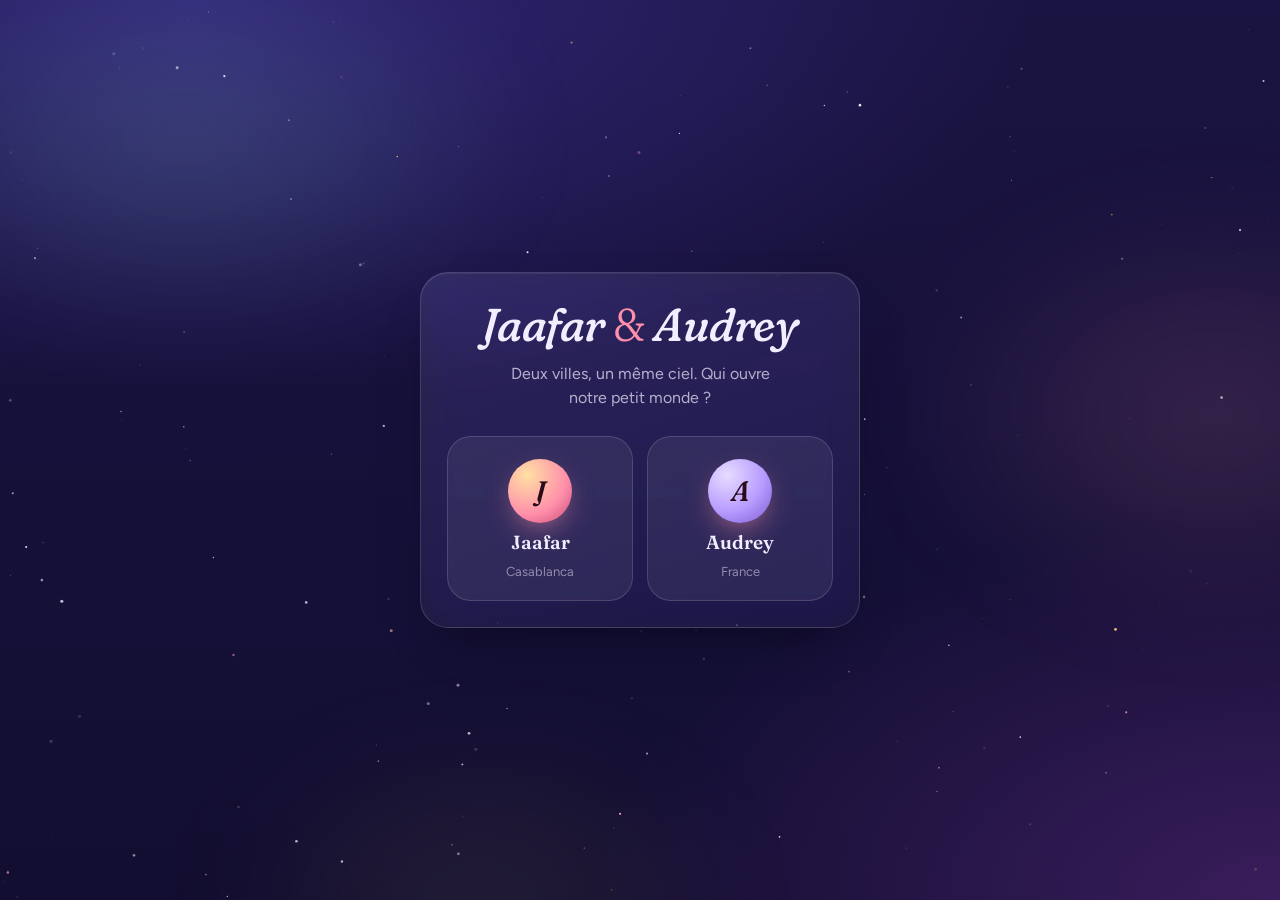
==== commit 560d3fe0: "v2.8 : centre de notifications (cloche lu/non-lu) + historique des gestes - table notifications + dé" ====
--- a/index.html
+++ b/index.html
@@ -16,7 +16,7 @@
 <link rel="manifest" href="./manifest.webmanifest">
 <link rel="preload" href="./fonts/fraunces-latin-full-normal.woff2" as="font" type="font/woff2" crossorigin>
 <link rel="preload" href="./fonts/figtree-latin-wght-normal.woff2" as="font" type="font/woff2" crossorigin>
-<link rel="stylesheet" href="./styles.css?v=2.7.4">
+<link rel="stylesheet" href="./styles.css?v=2.8.0">
 </head>
 <body>
 <!-- Ciel animé (étoiles, étoiles filantes) -->
@@ -46,8 +46,8 @@
     if (!window.__compleoReady) { var s = document.getElementById('boot-slow'); if (s) s.hidden = false; }
   }, 9000);
 </script>
-<script src="./config.js?v=2.7.4"></script>
+<script src="./config.js?v=2.8.0"></script>
 <script src="./vendor/supabase.js"></script>
-<script type="module" src="./js/app.js?v=2.7.4"></script>
+<script type="module" src="./js/app.js?v=2.8.0"></script>
 </body>
 </html>
--- a/styles.css
+++ b/styles.css
@@ -800,3 +800,45 @@
 .love-btn.on { background: #e8577e; color: #fff; border-color: transparent; box-shadow: 0 6px 16px -6px rgba(232, 87, 126, .9); animation: lovePop .4s var(--spring); }
 @keyframes lovePop { 0% { transform: scale(.6); } 60% { transform: scale(1.2); } 100% { transform: scale(1); } }
 .pill.love { background: rgba(232, 87, 126, .18); border-color: rgba(232, 87, 126, .4); color: var(--rose); }
+
+/* ---------- Cloche + centre de notifications ---------- */
+.icon-btn.bell { position: relative; }
+.icon-btn.bell.has { color: var(--rose); }
+.nbadge {
+  position: absolute; top: 2px; right: 2px; min-width: 16px; height: 16px; padding: 0 4px; border-radius: 999px;
+  background: var(--rose-deep, #e8577e); color: #fff; font-size: 10px; font-weight: 800; line-height: 16px; text-align: center;
+  border: 2px solid var(--bg, #0a0622); box-shadow: 0 2px 6px rgba(0, 0, 0, .5);
+}
+.notif-sheet { width: min(460px, 100%); max-height: 80vh; display: flex; flex-direction: column; }
+.notif-list { overflow-y: auto; display: grid; gap: 6px; margin: 4px -4px 0; padding: 0 4px 4px; }
+.notif-item {
+  display: grid; grid-template-columns: 40px minmax(0, 1fr) auto; align-items: center; gap: 10px; width: 100%; text-align: left;
+  padding: 11px 12px; border-radius: var(--r-md); background: rgba(10, 6, 34, .3); border: 1px solid var(--line); color: var(--moon);
+  transition: background .2s, border-color .2s; cursor: pointer;
+}
+.notif-item:hover { border-color: rgba(255, 143, 171, .4); }
+.notif-item.unread { background: rgba(255, 143, 171, .12); border-color: rgba(255, 143, 171, .3); }
+.ni-ic { font-size: 24px; text-align: center; }
+.ni-tx { min-width: 0; display: grid; gap: 1px; }
+.ni-tx b { font-size: 14.5px; font-weight: 600; overflow-wrap: anywhere; }
+.ni-tx span { font-size: 13px; color: var(--muted); overflow: hidden; text-overflow: ellipsis; white-space: nowrap; }
+.ni-tx time { font-size: 11.5px; color: var(--faint); }
+.ni-dot { width: 9px; height: 9px; border-radius: 50%; background: var(--rose); flex: none; }
+.notif-empty { text-align: center; padding: 30px 16px; color: var(--muted); }
+.notif-empty span { font-size: 40px; display: block; margin-bottom: 10px; opacity: .8; }
+.notif-empty p { font-size: 14px; line-height: 1.5; }
+
+/* ---------- Gestes reçus (liste) + historique ---------- */
+.hug-list { display: grid; gap: 6px; margin: 4px 0 14px; max-height: 40vh; overflow-y: auto; width: 100%; }
+.hug-row { display: grid; grid-template-columns: 30px minmax(0, 1fr); gap: 8px; align-items: center; padding: 8px 12px; border-radius: var(--r-sm); background: rgba(255, 255, 255, .06); text-align: left; }
+.hug-row .e { font-size: 20px; text-align: center; }
+.hug-row .t { font-size: 14px; overflow-wrap: anywhere; }
+.hug-hist { display: grid; gap: 7px; max-height: 64vh; overflow-y: auto; }
+.hug-hrow { display: grid; grid-template-columns: 34px minmax(0, 1fr) auto; gap: 10px; align-items: center; padding: 10px 12px; border-radius: var(--r-sm); background: rgba(10, 6, 34, .3); border: 1px solid var(--line); }
+.hug-hrow.me { background: rgba(255, 143, 171, .1); }
+.hug-hrow.clash { background: rgba(255, 77, 94, .08); }
+.hug-hrow .e { font-size: 22px; text-align: center; }
+.hug-hrow .t { min-width: 0; display: grid; gap: 1px; }
+.hug-hrow .t b { font-size: 13px; font-weight: 600; }
+.hug-hrow .t span { font-size: 13px; color: var(--muted); overflow: hidden; text-overflow: ellipsis; white-space: nowrap; }
+.hug-hrow time { font-size: 11.5px; color: var(--faint); white-space: nowrap; }
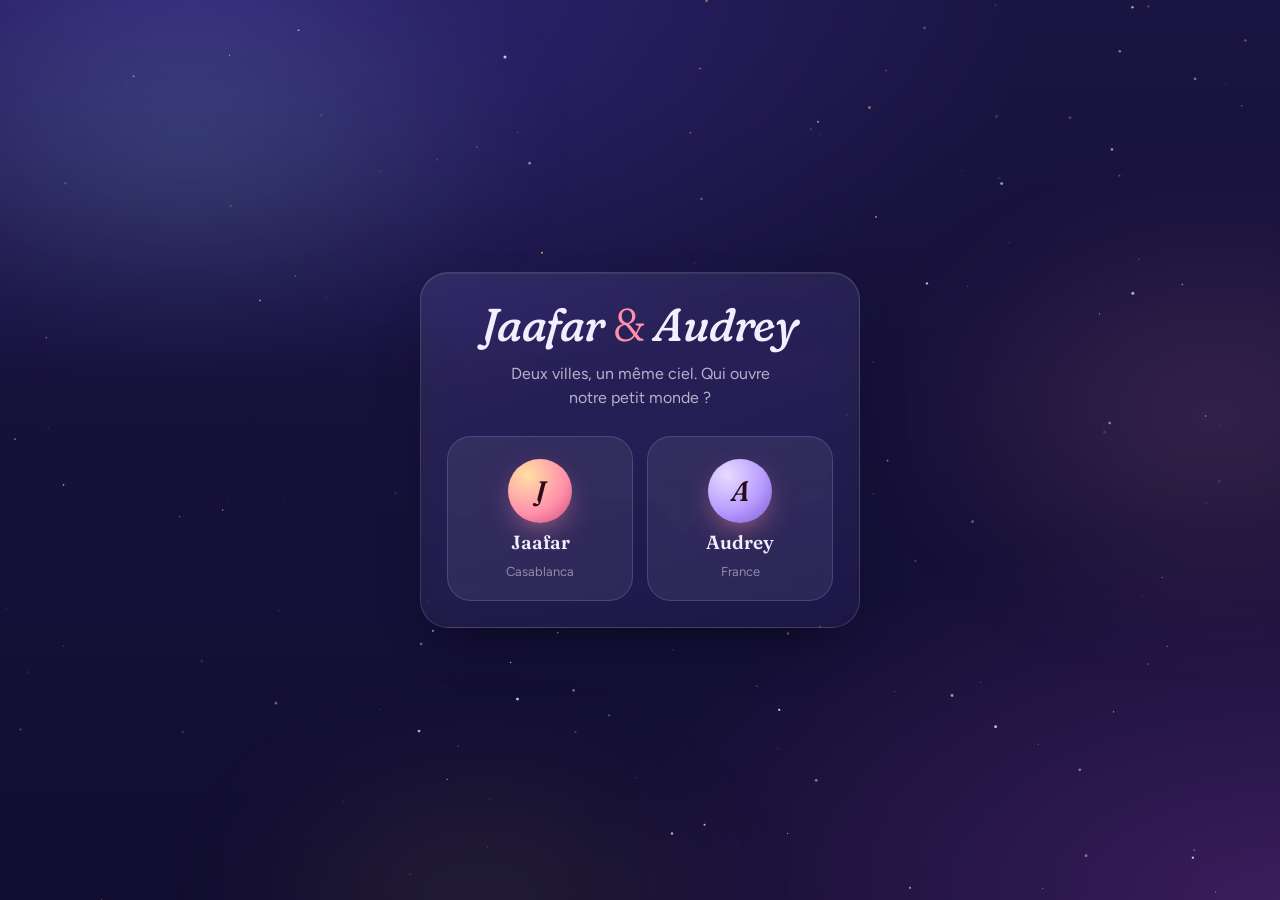
==== commit 8368af87: "v2.8.1 : accueil restructuré en sections + finitions UX - 3 sections claires avec libellés discrets " ====
--- a/index.html
+++ b/index.html
@@ -16,7 +16,7 @@
 <link rel="manifest" href="./manifest.webmanifest">
 <link rel="preload" href="./fonts/fraunces-latin-full-normal.woff2" as="font" type="font/woff2" crossorigin>
 <link rel="preload" href="./fonts/figtree-latin-wght-normal.woff2" as="font" type="font/woff2" crossorigin>
-<link rel="stylesheet" href="./styles.css?v=2.8.0">
+<link rel="stylesheet" href="./styles.css?v=2.8.1">
 </head>
 <body>
 <!-- Ciel animé (étoiles, étoiles filantes) -->
@@ -46,8 +46,8 @@
     if (!window.__compleoReady) { var s = document.getElementById('boot-slow'); if (s) s.hidden = false; }
   }, 9000);
 </script>
-<script src="./config.js?v=2.8.0"></script>
+<script src="./config.js?v=2.8.1"></script>
 <script src="./vendor/supabase.js"></script>
-<script type="module" src="./js/app.js?v=2.8.0"></script>
+<script type="module" src="./js/app.js?v=2.8.1"></script>
 </body>
 </html>
--- a/styles.css
+++ b/styles.css
@@ -842,3 +842,11 @@
 .hug-hrow .t b { font-size: 13px; font-weight: 600; }
 .hug-hrow .t span { font-size: 13px; color: var(--muted); overflow: hidden; text-overflow: ellipsis; white-space: nowrap; }
 .hug-hrow time { font-size: 11.5px; color: var(--faint); white-space: nowrap; }
+
+/* ---------- Accueil : structure en sections ---------- */
+.grid.home .sec { grid-column: 1 / -1; display: flex; align-items: center; gap: 14px; margin: 10px 2px 2px; }
+.grid.home .sec span { font-size: 11.5px; font-weight: 800; letter-spacing: 1.6px; text-transform: uppercase; color: var(--faint); white-space: nowrap; }
+.grid.home .sec::after { content: ''; flex: 1; height: 1px; background: linear-gradient(90deg, rgba(255, 255, 255, .16), transparent); }
+.grid.home .sec:first-of-type { margin-top: 2px; }
+.card-head { flex-wrap: wrap; row-gap: 6px; }
+.hd-links { gap: 14px; }
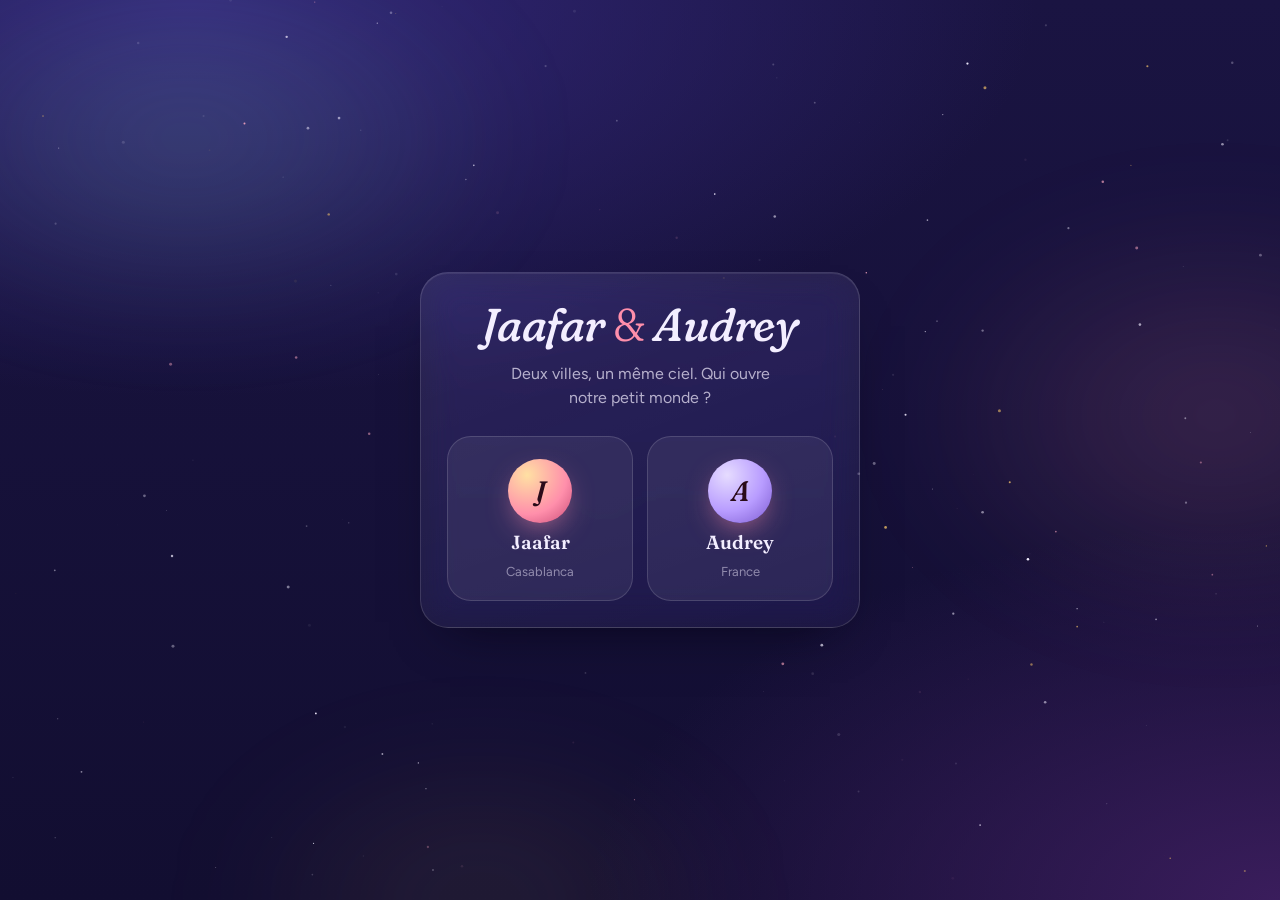
==== commit f546db6e: "v2.8.2 : remet 'Nos moods du jour' en 2e position (juste après le hero), gestes en 3e Co-Authored-By" ====
--- a/index.html
+++ b/index.html
@@ -16,7 +16,7 @@
 <link rel="manifest" href="./manifest.webmanifest">
 <link rel="preload" href="./fonts/fraunces-latin-full-normal.woff2" as="font" type="font/woff2" crossorigin>
 <link rel="preload" href="./fonts/figtree-latin-wght-normal.woff2" as="font" type="font/woff2" crossorigin>
-<link rel="stylesheet" href="./styles.css?v=2.8.1">
+<link rel="stylesheet" href="./styles.css?v=2.8.2">
 </head>
 <body>
 <!-- Ciel animé (étoiles, étoiles filantes) -->
@@ -46,8 +46,8 @@
     if (!window.__compleoReady) { var s = document.getElementById('boot-slow'); if (s) s.hidden = false; }
   }, 9000);
 </script>
-<script src="./config.js?v=2.8.1"></script>
+<script src="./config.js?v=2.8.2"></script>
 <script src="./vendor/supabase.js"></script>
-<script type="module" src="./js/app.js?v=2.8.1"></script>
+<script type="module" src="./js/app.js?v=2.8.2"></script>
 </body>
 </html>
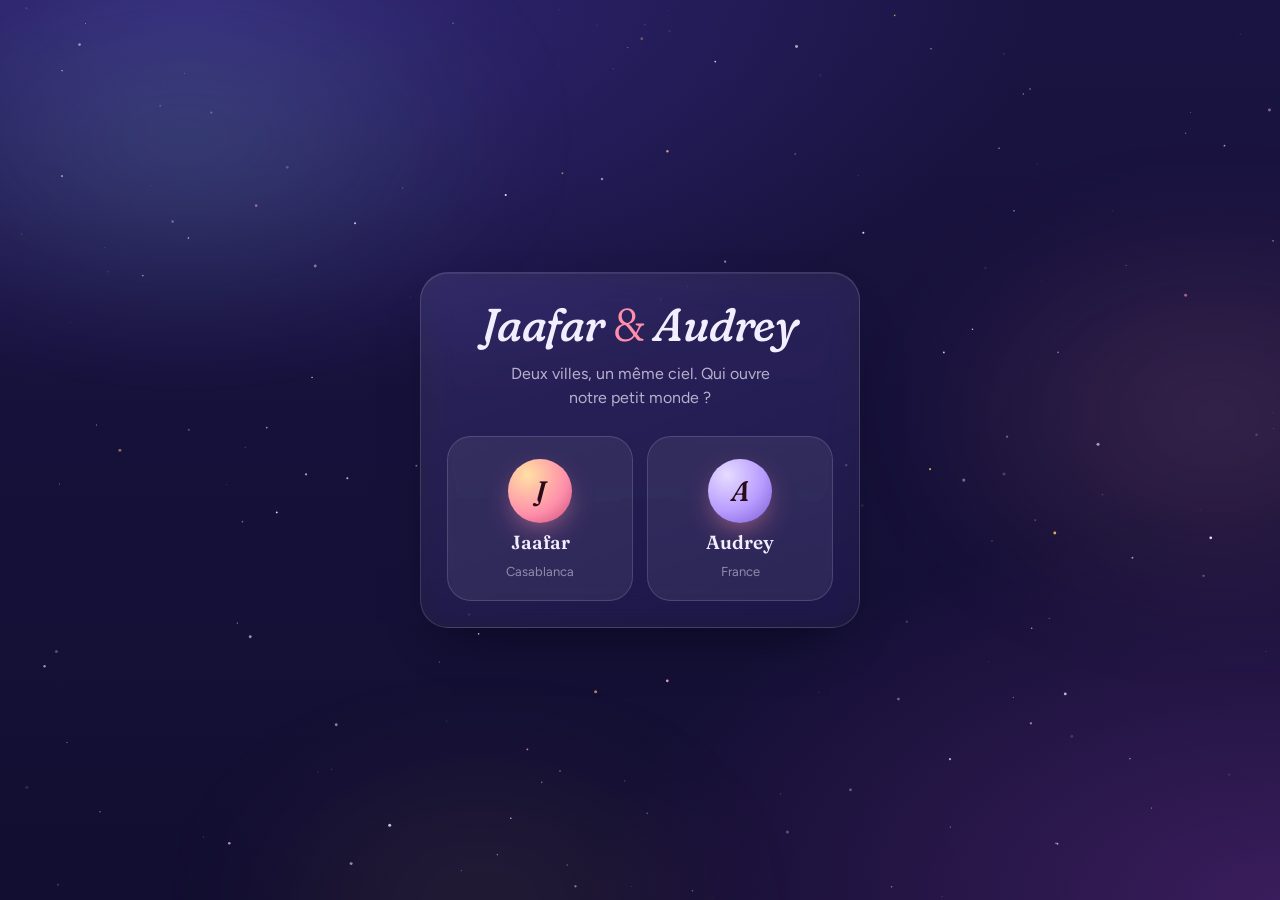
==== commit a944e654: "v2.8.3 : corrige présence tronquée (depuis la cloche) + mise à jour auto du cache - présence : texte" ====
--- a/index.html
+++ b/index.html
@@ -16,7 +16,7 @@
 <link rel="manifest" href="./manifest.webmanifest">
 <link rel="preload" href="./fonts/fraunces-latin-full-normal.woff2" as="font" type="font/woff2" crossorigin>
 <link rel="preload" href="./fonts/figtree-latin-wght-normal.woff2" as="font" type="font/woff2" crossorigin>
-<link rel="stylesheet" href="./styles.css?v=2.8.2">
+<link rel="stylesheet" href="./styles.css?v=2.8.3">
 </head>
 <body>
 <!-- Ciel animé (étoiles, étoiles filantes) -->
@@ -46,8 +46,8 @@
     if (!window.__compleoReady) { var s = document.getElementById('boot-slow'); if (s) s.hidden = false; }
   }, 9000);
 </script>
-<script src="./config.js?v=2.8.2"></script>
+<script src="./config.js?v=2.8.3"></script>
 <script src="./vendor/supabase.js"></script>
-<script type="module" src="./js/app.js?v=2.8.2"></script>
+<script type="module" src="./js/app.js?v=2.8.3"></script>
 </body>
 </html>
--- a/styles.css
+++ b/styles.css
@@ -145,10 +145,11 @@
 .brand svg { width: 20px; height: 20px; fill: var(--rose); flex: none; }
 .topbar .spacer { flex: 1; min-width: 4px; }
 .presence {
-  display: inline-flex; align-items: center; gap: 8px; padding: 7px 12px; border-radius: 999px; min-width: 0; flex: 0 1 auto;
-  background: var(--glass); border: 1px solid var(--line); font-size: 13.5px; color: var(--muted); max-width: 52vw;
+  display: inline-flex; align-items: center; gap: 7px; padding: 7px 12px; border-radius: 999px; min-width: 0; flex: 0 1 auto;
+  background: var(--glass); border: 1px solid var(--line); font-size: 13px; color: var(--moon); max-width: 340px; margin-right: auto;
   white-space: nowrap; overflow: hidden;
 }
+.presence .dot { flex: none; }
 .presence > span { overflow: hidden; text-overflow: ellipsis; white-space: nowrap; min-width: 0; }
 .topbar .icon-btn { flex: none; }
 
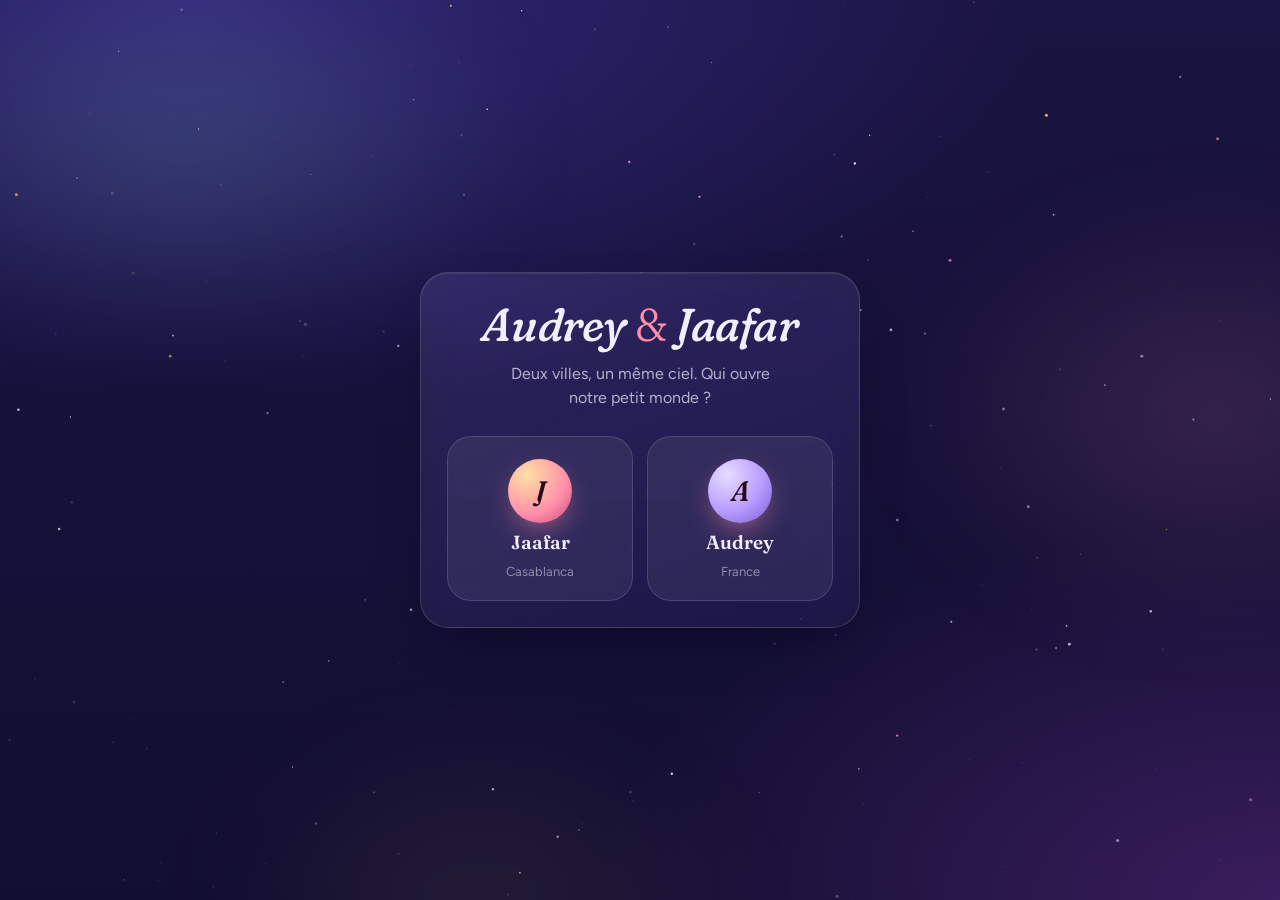
==== commit 3b67a9fd: "v2.9.0 — logo A&J partout, nouveaux moods, gestes personnalisés, dernière connexion bien visible - L" ====
--- a/index.html
+++ b/index.html
@@ -8,15 +8,15 @@
 <meta name="apple-mobile-web-app-capable" content="yes">
 <meta name="mobile-web-app-capable" content="yes">
 <meta name="apple-mobile-web-app-status-bar-style" content="black-translucent">
-<meta name="apple-mobile-web-app-title" content="Jaafar ♥ Audrey">
+<meta name="apple-mobile-web-app-title" content="Audrey ♥ Jaafar">
 <meta name="robots" content="noindex, nofollow">
-<title>Jaafar ♥ Audrey</title>
+<title>Audrey ♥ Jaafar</title>
 <link rel="icon" href="./icon.svg" type="image/svg+xml">
 <link rel="apple-touch-icon" href="./apple-touch-icon.png">
 <link rel="manifest" href="./manifest.webmanifest">
 <link rel="preload" href="./fonts/fraunces-latin-full-normal.woff2" as="font" type="font/woff2" crossorigin>
 <link rel="preload" href="./fonts/figtree-latin-wght-normal.woff2" as="font" type="font/woff2" crossorigin>
-<link rel="stylesheet" href="./styles.css?v=2.8.3">
+<link rel="stylesheet" href="./styles.css?v=2.9.0">
 </head>
 <body>
 <!-- Ciel animé (étoiles, étoiles filantes) -->
@@ -26,7 +26,7 @@
 <!-- Écran de chargement : visible tant que l'appli n'a pas démarré -->
 <div id="boot" class="boot" role="status">
   <svg class="boot-heart" viewBox="0 0 24 24" aria-hidden="true"><path d="M12 21.35l-1.45-1.32C5.4 15.36 2 12.28 2 8.5 2 5.42 4.42 3 7.5 3c1.74 0 3.41.81 4.5 2.09C13.09 3.81 14.76 3 16.5 3 19.58 3 22 5.42 22 8.5c0 3.78-3.4 6.86-8.55 11.54L12 21.35z"/></svg>
-  <p class="boot-title">Jaafar &amp; Audrey</p>
+  <p class="boot-title">Audrey &amp; Jaafar</p>
   <p class="boot-slow" id="boot-slow" hidden>
     Ça prend plus de temps que prévu.<br>
     <button type="button" class="btn ghost" onclick="location.reload()">Recharger</button>
@@ -46,8 +46,8 @@
     if (!window.__compleoReady) { var s = document.getElementById('boot-slow'); if (s) s.hidden = false; }
   }, 9000);
 </script>
-<script src="./config.js?v=2.8.3"></script>
+<script src="./config.js?v=2.9.0"></script>
 <script src="./vendor/supabase.js"></script>
-<script type="module" src="./js/app.js?v=2.8.3"></script>
+<script type="module" src="./js/app.js?v=2.9.0"></script>
 </body>
 </html>
--- a/styles.css
+++ b/styles.css
@@ -380,6 +380,12 @@
 .city .nm { font-weight: 700; }
 .city .where { color: var(--faint); font-size: 13.5px; }
 .city .md { font-size: 14px; color: var(--muted); }
+.city .seen { display: inline-flex; align-items: center; gap: 5px; margin-top: 3px; padding: 2px 9px 2px 7px; border-radius: 999px; font-size: 12.5px; font-weight: 600; letter-spacing: .1px; color: var(--muted); background: rgba(255, 255, 255, .05); border: 1px solid rgba(255, 255, 255, .09); white-space: nowrap; }
+.city .seen .pdot { width: 6px; height: 6px; border-radius: 50%; background: var(--faint); flex: none; }
+.city .seen.on { color: #8ff0bf; background: rgba(60, 220, 150, .12); border-color: rgba(60, 220, 150, .3); }
+.city .seen.on .pdot { background: #3ddc96; box-shadow: 0 0 0 0 rgba(61, 220, 150, .6); animation: seenpulse 2s var(--spring) infinite; }
+@keyframes seenpulse { 0% { box-shadow: 0 0 0 0 rgba(61, 220, 150, .55); } 70% { box-shadow: 0 0 0 6px rgba(61, 220, 150, 0); } 100% { box-shadow: 0 0 0 0 rgba(61, 220, 150, 0); } }
+@media (prefers-reduced-motion: reduce) { .city .seen.on .pdot { animation: none; } }
 
 .countdown { display: grid; grid-template-columns: repeat(4, minmax(0, 1fr)); gap: 8px; margin: 6px 0 4px; }
 .countdown div { text-align: center; padding: 12px 4px 10px; border-radius: var(--r-md); background: rgba(10, 6, 34, .3); border: 1px solid rgba(255, 255, 255, .08); }
